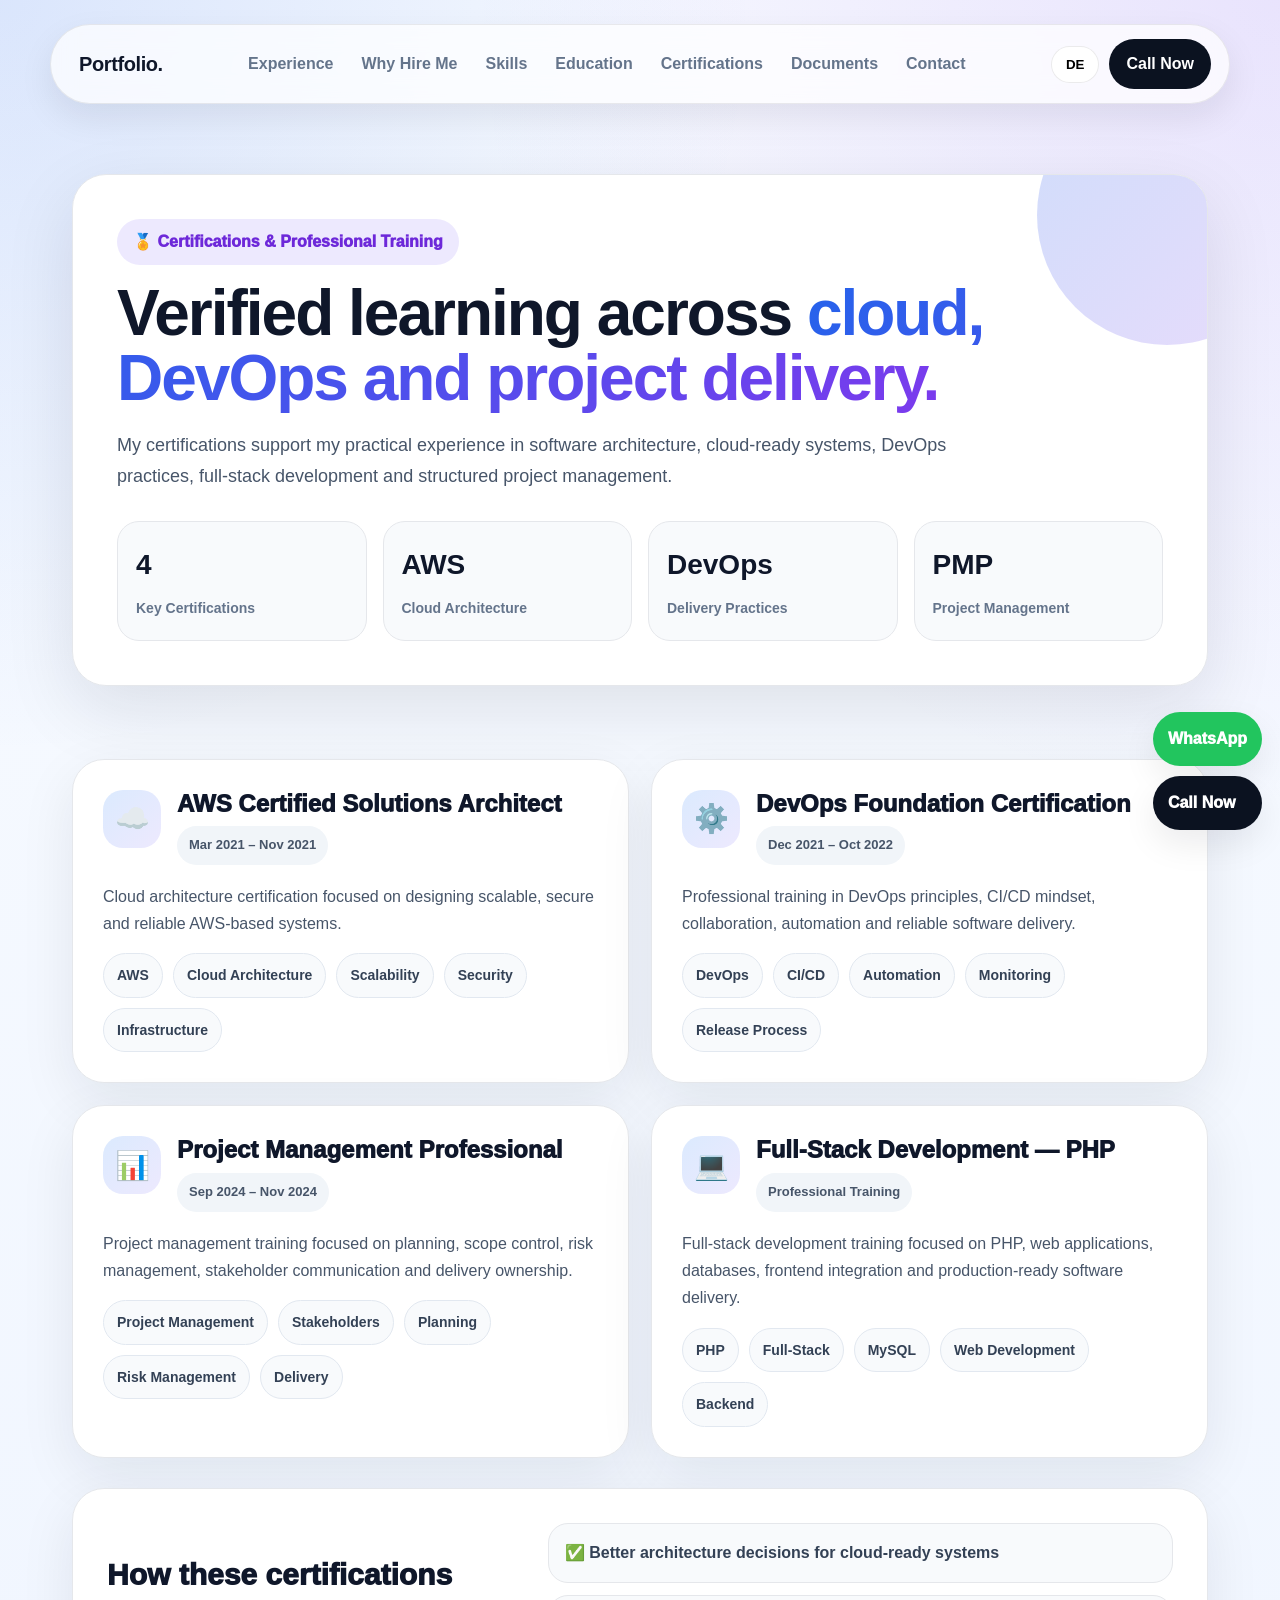
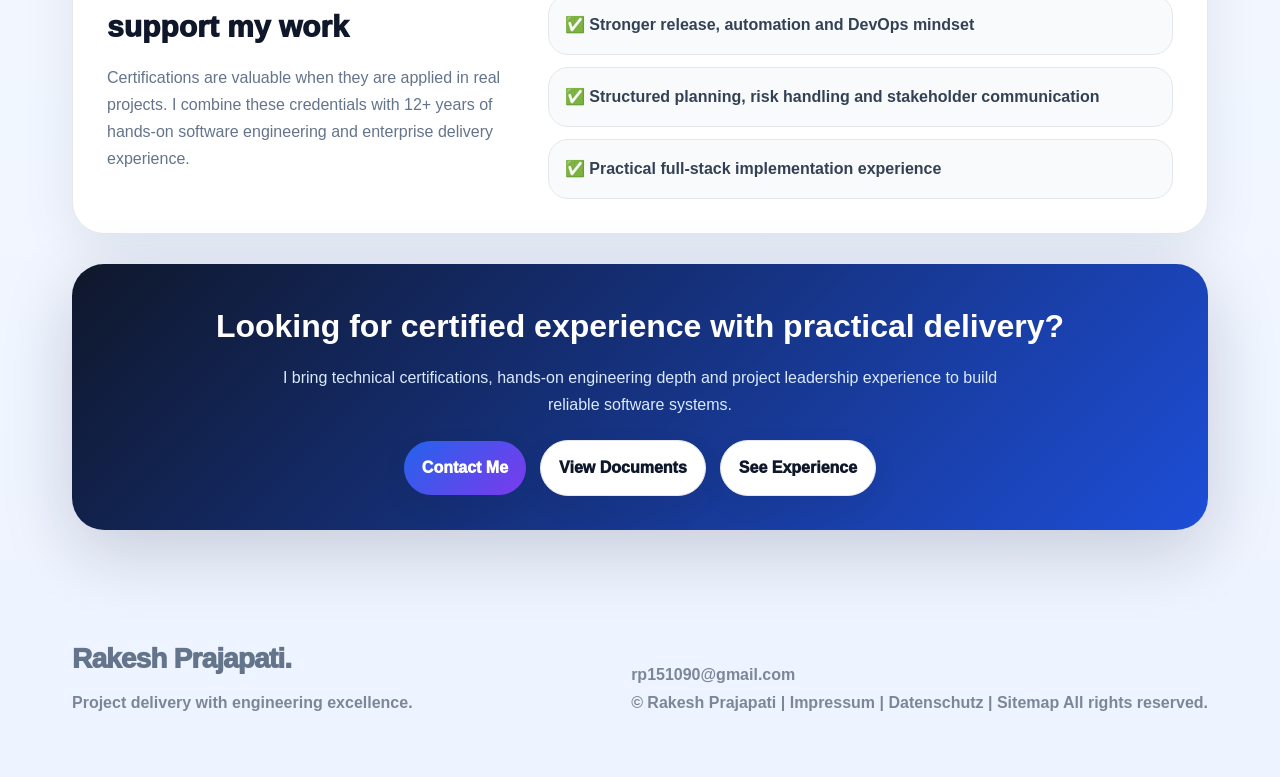
==== certifications.html @ 2183dc95 "first commit of rakesh prajapati portfoli to git" ====
<!doctype html>
<html lang="en">
<head>
  <meta charset="utf-8">
  <meta name="viewport" content="width=device-width, initial-scale=1">

  <title>Certifications | Rakesh Prajapati — AWS, DevOps & Project Management</title>
  <meta name="description" content="Professional certifications and training of Rakesh Prajapati including AWS Solutions Architect, DevOps Foundation, Project Management and Full-Stack PHP Development.">
  <meta name="keywords" content="Rakesh Prajapati Certifications, AWS Solutions Architect, DevOps Foundation, PMP, Full Stack PHP Developer, Project Management">
  <meta name="author" content="Rakesh Prajapati">
  <link rel="canonical" href="https://rakeshprajapati.de/certifications.html">

  <meta property="og:title" content="Certifications | Rakesh Prajapati">
  <meta property="og:description" content="AWS, DevOps, Project Management and Full-Stack Development certifications.">
  <meta property="og:type" content="website">
  <meta property="og:url" content="https://rakeshprajapati.de/certifications.html">

  <link rel="stylesheet" href="assets/style.css">

  <style>
    body{
      background:
        radial-gradient(circle at top left, rgba(37,99,235,.14), transparent 28%),
        radial-gradient(circle at top right, rgba(124,58,237,.12), transparent 30%),
        linear-gradient(180deg,#f8fbff,#eef4ff);
      color:#0f172a;
    }

    .cert-hero{
      padding:70px 0 35px;
    }

    .cert-hero-card{
      padding:44px;
      border-radius:34px;
      background:#fff;
      border:1px solid #e5e7eb;
      box-shadow:0 24px 70px rgba(15,23,42,.10);
      position:relative;
      overflow:hidden;
    }

    .cert-hero-card:before{
      content:"";
      position:absolute;
      right:-90px;
      top:-90px;
      width:260px;
      height:260px;
      border-radius:50%;
      background:linear-gradient(135deg,rgba(37,99,235,.22),rgba(124,58,237,.18));
    }

    .cert-hero-card > *{
      position:relative;
      z-index:1;
    }

    .cert-badge{
      display:inline-flex;
      align-items:center;
      gap:8px;
      padding:9px 16px;
      border-radius:999px;
      background:#ede9fe;
      color:#6d28d9;
      font-weight:950;
      margin-bottom:16px;
    }

    .cert-title{
      font-size:clamp(38px,5vw,64px);
      line-height:1.02;
      letter-spacing:-2px;
      margin:0 0 16px;
      color:#0f172a;
    }

    .cert-title span{
      background:linear-gradient(135deg,#2563eb,#7c3aed);
      -webkit-background-clip:text;
      color:transparent;
    }

    .cert-sub{
      color:#475569;
      font-size:18px;
      line-height:1.75;
      max-width:900px;
    }

    .cert-stats{
      display:grid;
      grid-template-columns:repeat(4,1fr);
      gap:16px;
      margin-top:28px;
    }

    .cert-stat{
      padding:18px;
      border-radius:22px;
      background:#f8fafc;
      border:1px solid #e5e7eb;
    }

    .cert-stat strong{
      display:block;
      font-size:28px;
      color:#0f172a;
      margin-bottom:5px;
    }

    .cert-stat span{
      color:#64748b;
      font-weight:800;
      font-size:14px;
    }

    .section-cert{
      padding:38px 0 60px;
    }

    .cert-grid{
      display:grid;
      grid-template-columns:repeat(2,1fr);
      gap:22px;
    }

    .cert-card{
      padding:30px;
      border-radius:32px;
      background:#fff;
      border:1px solid #e5e7eb;
      box-shadow:0 18px 55px rgba(15,23,42,.08);
      transition:.25s;
      position:relative;
      overflow:hidden;
    }

    .cert-card:hover{
      transform:translateY(-6px);
      box-shadow:0 28px 80px rgba(15,23,42,.14);
    }

    .cert-card:before{
      content:"";
      position:absolute;
      inset:0;
      background:linear-gradient(135deg,rgba(37,99,235,.06),rgba(124,58,237,.04));
      opacity:0;
      transition:.25s;
    }

    .cert-card:hover:before{
      opacity:1;
    }

    .cert-card > *{
      position:relative;
      z-index:1;
    }

    .cert-head{
      display:flex;
      align-items:flex-start;
      gap:16px;
      margin-bottom:18px;
    }

    .cert-icon{
      width:58px;
      height:58px;
      border-radius:20px;
      display:grid;
      place-items:center;
      background:linear-gradient(135deg,#dbeafe,#ede9fe);
      font-size:28px;
      flex:0 0 auto;
    }

    .cert-card h2{
      margin:0 0 8px;
      font-size:24px;
      color:#0f172a;
      font-weight:950;
      line-height:1.2;
    }

    .cert-period{
      display:inline-flex;
      padding:8px 12px;
      border-radius:999px;
      background:#f1f5f9;
      color:#475569;
      font-weight:850;
      font-size:13px;
    }

    .cert-card p{
      color:#475569;
      line-height:1.7;
      margin:0 0 16px;
    }

    .cert-tags{
      display:flex;
      flex-wrap:wrap;
      gap:10px;
      margin-top:14px;
    }

    .cert-tags span{
      padding:9px 13px;
      border-radius:999px;
      background:#f8fafc;
      color:#334155;
      border:1px solid #e2e8f0;
      font-weight:850;
      font-size:14px;
      transition:.2s;
    }

    .cert-tags span:hover{
      background:#dbeafe;
      color:#1d4ed8;
      transform:translateY(-2px);
    }

    .trust-panel{
      margin-top:30px;
      padding:34px;
      border-radius:32px;
      background:#fff;
      border:1px solid #e5e7eb;
      box-shadow:0 18px 55px rgba(15,23,42,.08);
      display:grid;
      grid-template-columns:.8fr 1.2fr;
      gap:24px;
      align-items:center;
    }

    .trust-panel h2{
      margin:0 0 10px;
      color:#0f172a;
      font-size:30px;
      font-weight:950;
    }

    .trust-panel p{
      color:#64748b;
      line-height:1.7;
      margin:0;
    }

    .trust-list{
      display:grid;
      gap:12px;
    }

    .trust-item{
      padding:15px 16px;
      border-radius:20px;
      background:#f8fafc;
      border:1px solid #e5e7eb;
      color:#334155;
      font-weight:850;
    }

    .cta-panel{
      margin-top:30px;
      padding:34px;
      border-radius:32px;
      background:linear-gradient(135deg,#0f172a,#1d4ed8);
      color:#fff;
      text-align:center;
      box-shadow:0 22px 70px rgba(15,23,42,.18);
    }

    .cta-panel h2{
      margin:0 0 10px;
      font-size:32px;
    }

    .cta-panel p{
      color:#dbeafe;
      max-width:760px;
      margin:0 auto 22px;
      line-height:1.7;
    }

    .ctaRow{
      display:flex;
      justify-content:center;
      flex-wrap:wrap;
      gap:14px;
    }

    .cta{
      display:inline-flex;
      align-items:center;
      justify-content:center;
      padding:13px 18px;
      border-radius:999px;
      background:#fff;
      color:#0f172a;
      border:1px solid #e5e7eb;
      font-weight:950;
      transition:.25s;
      box-shadow:0 10px 30px rgba(15,23,42,.06);
    }

    .cta:hover{
      transform:translateY(-3px);
      box-shadow:0 18px 45px rgba(15,23,42,.12);
    }

    .ctaPrimary{
      color:#fff;
      border:0;
      background:linear-gradient(135deg,#2563eb,#7c3aed);
    }

    .reveal{
      opacity:0;
      transform:translateY(24px);
      transition:opacity .7s ease, transform .7s ease;
    }

    .reveal.show{
      opacity:1;
      transform:none;
    }

    @media(max-width:900px){
      .cert-stats,
      .cert-grid,
      .trust-panel{
        grid-template-columns:1fr;
      }

      .cert-hero-card,
      .cert-card,
      .trust-panel,
      .cta-panel{
        padding:26px;
      }

      .cert-title{
        letter-spacing:-1px;
      }
    }
                /* ===== FIX MENU DESIGN ===== */
            @media (max-width: 900px) {
                .nav.mobile-open {
                    position: fixed;
                    top: 20px;
                    left: 16px;
                    right: 16px;
                    border-radius: 28px;
                    padding: 28px 22px;
                    background: rgba(255,255,255,0.97);
                    box-shadow: 0 25px 70px rgba(15,23,42,.18);
                    z-index: 100000;
                }

                .nav.mobile-open .menu {
                    display: flex !important;
                    flex-direction: column;
                    align-items: center;
                    gap: 18px;
                    margin-top: 20px;
                    border-top: 1px solid #e5e7eb;
                    padding-top: 20px;
                }

                .nav.mobile-open .navlink {
                    font-size: 20px;
                    font-weight: 800;
                    color: #64748b;
                    text-align: center;
                }

                .nav.mobile-open .actions {
                    display: flex !important;
                    flex-direction: column;
                    gap: 12px;
                    margin-top: 20px;
                }

                .nav.mobile-open .btn {
                    width: 100%;
                    text-align: center;
                }
            }

            /* ===== PREVENT FLOAT BUTTON OVERLAP ===== */
            .whatsapp-float,
            .call-float {
                z-index: 10 !important;
            }
    /* ===== FINAL CLEAN MOBILE MENU ===== */

/* BUTTON */
.menu-toggle {
  width: 52px;
  height: 52px;
  border-radius: 50%;
  border: 1px solid #e5e7eb;
  background: rgba(255,255,255,0.9);
  display: none;
  align-items: center;
  justify-content: center;
  flex-direction: column;
  gap: 5px;
  cursor: pointer;
  box-shadow: 0 10px 30px rgba(15,23,42,.08);
  backdrop-filter: blur(8px);
  z-index: 1001;
}

.menu-toggle span {
  width: 22px;
  height: 2px;
  background: #0f172a;
  border-radius: 2px;
  transition: 0.3s ease;
}

/* ANIMATION */
.nav.mobile-open .menu-toggle span:nth-child(1) {
  transform: translateY(7px) rotate(45deg);
}
.nav.mobile-open .menu-toggle span:nth-child(2) {
  opacity: 0;
}
.nav.mobile-open .menu-toggle span:nth-child(3) {
  transform: translateY(-7px) rotate(-45deg);
}

/* MOBILE */
@media (max-width: 900px) {

  .menu-toggle {
    display: flex;
  }

  .menu,
  .actions {
    display: none;
  }

  .nav.mobile-open {
    position: fixed;
    top: 20px;
    left: 16px;
    right: 16px;
    border-radius: 28px;
    padding: 26px;
    background: rgba(255,255,255,0.97);
    box-shadow: 0 25px 70px rgba(15,23,42,.18);
    z-index: 1000;
  }

  .nav.mobile-open .menu {
    display: flex;
    flex-direction: column;
    align-items: center;
    gap: 18px;
    margin-top: 20px;
    padding-top: 20px;
    border-top: 1px solid #e5e7eb;
  }

  .nav.mobile-open .navlink {
    font-size: 20px;
    font-weight: 800;
    color: #64748b;
    text-align: center;
  }

  .nav.mobile-open .actions {
    display: flex;
    flex-direction: column;
    gap: 12px;
    margin-top: 20px;
  }

  .nav.mobile-open .btn {
    width: 100%;
    text-align: center;
  }
}

/* DESKTOP */
@media (min-width: 901px) {
  .menu-toggle {
    display: none;
  }

  .menu {
    display: flex;
  }

  .actions {
    display: flex;
  }
}            /* FINAL BEAUTIFUL MOBILE MENU */
            @media (max-width: 900px) {
                .nav.mobile-open {
                    position: fixed !important;
                    top: 24px !important;
                    left: 16px !important;
                    right: 16px !important;
                    width: auto !important;
                    max-height: calc(100vh - 48px);
                    overflow-y: auto;

                    display: grid !important;
                    grid-template-columns: 1fr auto !important;
                    align-items: center !important;

                    padding: 42px 32px !important;
                    border-radius: 32px !important;
                    background: rgba(255,255,255,.97) !important;
                    box-shadow: 0 22px 70px rgba(15,23,42,.18) !important;
                    z-index: 100000 !important;
                }

                .nav.mobile-open .brand {
                    grid-column: 1 !important;
                    grid-row: 1 !important;
                    font-size: 30px !important;
                    line-height: 1 !important;
                }

                .nav.mobile-open .menu-toggle {
                    grid-column: 2 !important;
                    grid-row: 1 !important;
                    width: 58px !important;
                    height: 58px !important;
                    border-radius: 50% !important;
                    font-size: 30px !important;
                }

                .nav.mobile-open .menu {
                    grid-column: 1 / -1 !important;
                    display: flex !important;
                    flex-direction: column !important;
                    align-items: center !important;
                    gap: 22px !important;

                    width: 100% !important;
                    margin: 34px 0 24px !important;
                    padding: 30px 0 0 !important;
                    border-top: 1px solid #e5e7eb !important;

                    overflow: visible !important;
                }

                .nav.mobile-open .navlink {
                    display: block !important;
                    width: 100% !important;
                    max-width: 100% !important;

                    text-align: center !important;
                    font-size: 22px !important;
                    font-weight: 900 !important;
                    line-height: 1.25 !important;
                    color: #64748b !important;

                    white-space: normal !important;
                    word-break: normal !important;
                }

                .nav.mobile-open .actions {
                    grid-column: 1 / -1 !important;
                    display: flex !important;
                    flex-direction: column !important;
                    gap: 14px !important;
                    width: 100% !important;
                }

                .nav.mobile-open .actions .btn,
                .nav.mobile-open .actions a,
                .nav.mobile-open .actions button {
                    width: 100% !important;
                    min-height: 58px !important;
                    border-radius: 999px !important;
                    justify-content: center !important;
                    text-align: center !important;
                    font-size: 18px !important;
                    font-weight: 900 !important;
                }
            }
            /* ===== FINAL MOBILE MENU BUTTON ===== */
            .menu-toggle {
                width: 52px;
                height: 52px;
                border-radius: 50%;
                border: 1px solid #e5e7eb;
                background: rgba(255,255,255,0.9);
                display: none;
                align-items: center;
                justify-content: center;
                flex-direction: column;
                gap: 5px;
                cursor: pointer;
                box-shadow: 0 10px 30px rgba(15,23,42,.08);
                backdrop-filter: blur(8px);
                z-index: 100001;
            }

            .menu-toggle span {
                width: 22px;
                height: 2px;
                background: #0f172a;
                border-radius: 2px;
                transition: 0.3s ease;
            }

            /* ANIMATION → X */
            .nav.mobile-open .menu-toggle span:nth-child(1) {
                transform: translateY(7px) rotate(45deg);
            }

            .nav.mobile-open .menu-toggle span:nth-child(2) {
                opacity: 0;
            }

            .nav.mobile-open .menu-toggle span:nth-child(3) {
                transform: translateY(-7px) rotate(-45deg);
            }

            /* MOBILE ONLY */
            @media (max-width: 900px) {
                .menu-toggle {
                    display: flex !important;
                }
            }

            /* ===== FIX MENU DESIGN ===== */
            @media (max-width: 900px) {
                .nav.mobile-open {
                    position: fixed;
                    top: 20px;
                    left: 16px;
                    right: 16px;
                    border-radius: 28px;
                    padding: 28px 22px;
                    background: rgba(255,255,255,0.97);
                    box-shadow: 0 25px 70px rgba(15,23,42,.18);
                    z-index: 100000;
                }

                .nav.mobile-open .menu {
                    display: flex !important;
                    flex-direction: column;
                    align-items: center;
                    gap: 18px;
                    margin-top: 20px;
                    border-top: 1px solid #e5e7eb;
                    padding-top: 20px;
                }

                .nav.mobile-open .navlink {
                    font-size: 20px;
                    font-weight: 800;
                    color: #64748b;
                    text-align: center;
                }

                .nav.mobile-open .actions {
                    display: flex !important;
                    flex-direction: column;
                    gap: 12px;
                    margin-top: 20px;
                }

                .nav.mobile-open .btn {
                    width: 100%;
                    text-align: center;
                }
            }

            /* ===== PREVENT FLOAT BUTTON OVERLAP ===== */
            .whatsapp-float,
            .call-float {
                z-index: 10 !important;
            }
            /* ===== FINAL CLEAN MOBILE MENU ===== */

/* BUTTON */
.menu-toggle {
  width: 52px;
  height: 52px;
  border-radius: 50%;
  border: 1px solid #e5e7eb;
  background: rgba(255,255,255,0.9);
  display: none;
  align-items: center;
  justify-content: center;
  flex-direction: column;
  gap: 5px;
  cursor: pointer;
  box-shadow: 0 10px 30px rgba(15,23,42,.08);
  backdrop-filter: blur(8px);
  z-index: 1001;
}

.menu-toggle span {
  width: 22px;
  height: 2px;
  background: #0f172a;
  border-radius: 2px;
  transition: 0.3s ease;
}

/* ANIMATION */
.nav.mobile-open .menu-toggle span:nth-child(1) {
  transform: translateY(7px) rotate(45deg);
}
.nav.mobile-open .menu-toggle span:nth-child(2) {
  opacity: 0;
}
.nav.mobile-open .menu-toggle span:nth-child(3) {
  transform: translateY(-7px) rotate(-45deg);
}

/* MOBILE */
@media (max-width: 900px) {

  .menu-toggle {
    display: flex;
  }

  .menu,
  .actions {
    display: none;
  }

  .nav.mobile-open {
    position: fixed;
    top: 20px;
    left: 16px;
    right: 16px;
    border-radius: 28px;
    padding: 26px;
    background: rgba(255,255,255,0.97);
    box-shadow: 0 25px 70px rgba(15,23,42,.18);
    z-index: 1000;
  }

  .nav.mobile-open .menu {
    display: flex;
    flex-direction: column;
    align-items: center;
    gap: 18px;
    margin-top: 20px;
    padding-top: 20px;
    border-top: 1px solid #e5e7eb;
  }

  .nav.mobile-open .navlink {
    font-size: 20px;
    font-weight: 800;
    color: #64748b;
    text-align: center;
  }

  .nav.mobile-open .actions {
    display: flex;
    flex-direction: column;
    gap: 12px;
    margin-top: 20px;
  }

  .nav.mobile-open .btn {
    width: 100%;
    text-align: center;
  }
}

/* DESKTOP */
@media (min-width: 901px) {
  .menu-toggle {
    display: none;
  }

  .menu {
    display: flex;
  }

  .actions {
    display: flex;
  }
}
  </style>
</head>

<body>

<div class="container navWrap">
            <div class="nav" id="mainNav">
    <a class="brand" href="index.html">Portfolio.</a>
      <button class="menu-toggle" id="menuToggle" aria-label="Menu">
                    <span></span>
                    <span></span>
                    <span></span>
                </button>
    
    <div class="menu">
      <a href="experience.html" class="navlink" data-i18n="nav.experience">Experience</a>
      <a href="value.html" class="navlink" data-i18n="nav.value">Why Hire Me</a>
      <a href="skills.html" class="navlink" data-i18n="nav.skills">Skills</a>
      <a href="education.html" class="navlink" data-i18n="nav.education">Education</a>
      <a href="certifications.html" class="navlink" data-i18n="nav.certs">Certifications</a>
      <a href="documents.html" class="navlink" data-i18n="nav.docs">Documents</a>
      <a href="contact.html" class="navlink" data-i18n="nav.contact">Contact</a>
    </div>

    <div class="actions">
        <button class="btn" type="button" id="langToggle">DE</button>
        <a class="btn btnPrimary" href="tel:+4917666145047" data-i18n="nav.callNow">Call Now</a>
      </div>
  </div>
</div>

  <section class="cert-hero">
    <div class="container">
      <div class="cert-hero-card reveal">
        <div class="cert-badge" data-i18n="cert.badge">🏅 Certifications & Professional Training</div>

        <h1 class="cert-title" data-i18n="cert.title">
          Verified learning across <span>cloud, DevOps and project delivery.</span>
        </h1>

        <p class="cert-sub" data-i18n="cert.subtitle">
          My certifications support my practical experience in software architecture, cloud-ready systems, DevOps practices, full-stack development and structured project management.
        </p>

        <div class="cert-stats">
          <div class="cert-stat">
            <strong>4</strong>
            <span data-i18n="cert.stat.key">Key Certifications</span>
          </div>

          <div class="cert-stat">
            <strong>AWS</strong>
            <span data-i18n="cert.stat.cloud">Cloud Architecture</span>
          </div>

          <div class="cert-stat">
            <strong>DevOps</strong>
            <span data-i18n="cert.stat.deliveryPractices">Delivery Practices</span>
          </div>

          <div class="cert-stat">
            <strong>PMP</strong>
            <span data-i18n="cert.stat.projectManagement">Project Management</span>
          </div>
        </div>
      </div>
    </div>
  </section>

  <section class="section-cert">
    <div class="container">

      <div class="cert-grid">
        <article class="cert-card reveal">
          <div class="cert-head">
            <div class="cert-icon">☁️</div>
            <div>
              <h2 data-i18n="cert.aws.title">AWS Certified Solutions Architect</h2>
              <span class="cert-period" data-i18n="cert.aws.period">Mar 2021 – Nov 2021</span>
            </div>
          </div>

          <p data-i18n="cert.aws.text">
            Cloud architecture certification focused on designing scalable, secure and reliable AWS-based systems.
          </p>

          <div class="cert-tags">
            <span>AWS</span>
            <span data-i18n="cert.stat.cloud">Cloud Architecture</span>
            <span data-i18n="cert.tag.scalability">Scalability</span>
            <span data-i18n="cert.tag.security">Security</span>
            <span data-i18n="cert.tag.infrastructure">Infrastructure</span>
          </div>
        </article>

        <article class="cert-card reveal">
          <div class="cert-head">
            <div class="cert-icon">⚙️</div>
            <div>
              <h2 data-i18n="cert.devops.title">DevOps Foundation Certification</h2>
              <span class="cert-period" data-i18n="cert.devops.period">Dec 2021 – Oct 2022</span>
            </div>
          </div>

          <p data-i18n="cert.devops.text">
            Professional training in DevOps principles, CI/CD mindset, collaboration, automation and reliable software delivery.
          </p>

          <div class="cert-tags">
            <span>DevOps</span>
            <span>CI/CD</span>
            <span data-i18n="cert.tag.automation">Automation</span>
            <span data-i18n="cert.tag.monitoring">Monitoring</span>
            <span data-i18n="cert.tag.releaseProcess">Release Process</span>
          </div>
        </article>

        <article class="cert-card reveal">
          <div class="cert-head">
            <div class="cert-icon">📊</div>
            <div>
              <h2 data-i18n="cert.pmp.title">Project Management Professional</h2>
              <span class="cert-period" data-i18n="cert.pmp.period">Sep 2024 – Nov 2024</span>
            </div>
          </div>

          <p data-i18n="cert.pmp.text">
            Project management training focused on planning, scope control, risk management, stakeholder communication and delivery ownership.
          </p>

          <div class="cert-tags">
            <span data-i18n="cert.stat.projectManagement">Project Management</span>
            <span data-i18n="cert.tag.stakeholders">Stakeholders</span>
            <span data-i18n="cert.tag.planning">Planning</span>
            <span data-i18n="cert.tag.riskManagement">Risk Management</span>
            <span data-i18n="cert.tag.delivery">Delivery</span>
          </div>
        </article>

        <article class="cert-card reveal">
          <div class="cert-head">
            <div class="cert-icon">💻</div>
            <div>
              <h2 data-i18n="cert.fullstack.title">Full-Stack Development — PHP</h2>
              <span class="cert-period" data-i18n="cert.fullstack.period">Professional Training</span>
            </div>
          </div>

          <p data-i18n="cert.fullstack.text">
            Full-stack development training focused on PHP, web applications, databases, frontend integration and production-ready software delivery.
          </p>

          <div class="cert-tags">
            <span>PHP</span>
            <span data-i18n="cert.tag.fullstack">Full-Stack</span>
            <span>MySQL</span>
            <span data-i18n="cert.tag.webDevelopment">Web Development</span>
            <span data-i18n="cert.tag.backend">Backend</span>
          </div>
        </article>
      </div>

      <div class="trust-panel reveal">
        <div>
          <h2 data-i18n="cert.support.title">How these certifications support my work</h2>
          <p data-i18n="cert.support.text">
            Certifications are valuable when they are applied in real projects. I combine these credentials with 12+ years of hands-on software engineering and enterprise delivery experience.
          </p>
        </div>

        <div class="trust-list">
          <div class="trust-item" data-i18n="cert.support.r1">✅ Better architecture decisions for cloud-ready systems</div>
          <div class="trust-item" data-i18n="cert.support.r2">✅ Stronger release, automation and DevOps mindset</div>
          <div class="trust-item" data-i18n="cert.support.r3">✅ Structured planning, risk handling and stakeholder communication</div>
          <div class="trust-item" data-i18n="cert.support.r4">✅ Practical full-stack implementation experience</div>
        </div>
      </div>

      <div class="cta-panel reveal">
        <h2 data-i18n="cert.cta.title">Looking for certified experience with practical delivery?</h2>
        <p data-i18n="cert.cta.text">
          I bring technical certifications, hands-on engineering depth and project leadership experience to build reliable software systems.
        </p>

        <div class="ctaRow">
          <a class="cta ctaPrimary" href="contact.html" data-i18n="common.contactMe">Contact Me</a>
          <a class="cta" href="documents.html" data-i18n="common.viewDocuments">View Documents</a>
          <a class="cta" href="experience.html" data-i18n="common.seeExperience">See Experience</a>
        </div>
      </div>

    </div>
  </section>

  <div id="footerMount"></div>

  <script src="assets/i18n.js"></script>
  <script src="assets/app.js"></script>

  <script>
  document.addEventListener('DOMContentLoaded', function () {
                const nav = document.getElementById('mainNav');
                const toggle = document.getElementById('menuToggle');

                if (nav && toggle) {
                    toggle.addEventListener('click', function () {
                        nav.classList.toggle('mobile-open');
                    });
                }
            });

    const revealItems = document.querySelectorAll('.reveal');

    const observer = new IntersectionObserver(function(entries){
      entries.forEach(function(entry){
        if(entry.isIntersecting){
          entry.target.classList.add('show');
        }
      });
    }, { threshold: 0.15 });

    revealItems.forEach(function(item){
      observer.observe(item);
    });

    fetch('assets/footer.html', {cache:'no-store'})
      .then(function(response){ return response.text(); })
      .then(function(html){
        const footerMount = document.getElementById('footerMount');
        if(footerMount){ footerMount.innerHTML = html; }

        if(window.__setLang){
          const saved = localStorage.getItem('site_lang') || 'en';
          window.__setLang(saved);
        }
      })
      .catch(function(){});
  </script>

</body>
</html>
---- assets/style.css ----
:root{
  --bg:#f5f7ff;
  --card:#ffffff;
  --text:#0b1220;
  --muted:#6b7280;
  --muted2:#94a3b8;
  --line:rgba(2,6,23,.08);
  --shadow: 0 14px 34px rgba(2,6,23,.08);
  --shadow2: 0 10px 22px rgba(2,6,23,.06);
  --radius:20px;
  --brand:#6d28d9;
  --brand2:#4f46e5;
  --navbg: rgba(255,255,255,.72);
}
*{box-sizing:border-box}
html{scroll-behavior:smooth}
body{
  margin:0;
  font-family: ui-sans-serif, system-ui, -apple-system, Segoe UI, Roboto, Helvetica, Arial;
  color:var(--text);
  background:
    radial-gradient(900px 520px at 70% 40%, rgba(109,40,217,.10), transparent 60%),
    radial-gradient(850px 520px at 55% 55%, rgba(79,70,229,.08), transparent 60%),
    linear-gradient(180deg, #fbfcff 0%, var(--bg) 70%);
}
a{color:inherit; text-decoration:none}
.container{max-width:1180px; margin:0 auto; padding:0 22px}
.navWrap{position:sticky; top:12px; z-index:50; padding:12px 0}
.nav{
  background: var(--navbg);
  border:1px solid var(--line);
  border-radius:999px;
  padding:14px 18px;
  box-shadow: var(--shadow);
  backdrop-filter: blur(12px);
  display:flex; align-items:center; justify-content:space-between; gap:18px;
}
.brand{font-weight:900; letter-spacing:-.02em; padding-left:10px; font-size:20px;}
.menu{display:flex; gap:28px; align-items:center; justify-content:center; flex:1}
.menu a{color:#64748b; font-weight:700}
.menu a:hover{color:var(--text)}
.menu a.active{color:var(--text)}
.actions{display:flex; gap:10px; align-items:center}
.btn{
  display:inline-flex; align-items:center; gap:10px;
  padding:10px 14px; border-radius:999px;
  font-weight:800; border:1px solid var(--line);
  background: rgba(255,255,255,.85);
}
.btnPrimary{background:#0b1220; color:white; border-color:transparent; padding:10px 16px}
.btnPrimary:hover{opacity:.92}
.btn:hover{transform:translateY(-1px)} .btn:active{transform:translateY(0)}
.pillRow{display:flex; gap:10px; align-items:center; margin-top:10px}
.pill{
  display:inline-flex; align-items:center; gap:10px;
  padding:8px 12px; background: rgba(255,255,255,.70);
  border:1px solid var(--line); border-radius:999px;
  color:#64748b; font-weight:700; font-size:13px;
}
.dot{width:10px; height:10px; border-radius:50%; background:#3b82f6; box-shadow:0 0 0 4px rgba(59,130,246,.15)}
.hero{padding:58px 0 24px}
.heroGrid{display:grid; grid-template-columns:1.25fr .75fr; gap:34px; align-items:start}
.hi{font-size:84px; line-height:.95; margin:0 0 12px; letter-spacing:-.06em}
.nameAccent{background:linear-gradient(90deg, var(--brand), var(--brand2)); -webkit-background-clip:text; background-clip:text; color:transparent}
.subtitle{font-size:30px; color:#6b7280; margin:0 0 14px; font-weight:800; letter-spacing:-.02em}
.summary{color:#7c8698; font-size:16.5px; max-width:760px; line-height:1.6}
.ctaRow{display:flex; gap:12px; align-items:center; flex-wrap:wrap; margin-top:22px}
.cta{
  display:inline-flex; align-items:center; gap:10px;
  padding:12px 16px; border-radius:999px;
  font-weight:900; border:1px solid var(--line);
  background: rgba(255,255,255,.88); box-shadow: var(--shadow2);
}
.ctaPrimary{background:#eaf0ff; color:#1d4ed8; border-color: rgba(29,78,216,.10)}
.ctaIcon{width:18px; height:18px; display:inline-block}
.cta:hover{transform:translateY(-1px)} .cta:active{transform:translateY(0)}
.sideCard{background: rgba(255,255,255,.82); border:1px solid var(--line); border-radius:var(--radius); box-shadow:var(--shadow); padding:18px}
.kpiRow{display:flex; gap:10px; flex-wrap:wrap; margin-top:10px}
.kpi{flex:1; min-width:140px; background: rgba(255,255,255,.92); border:1px solid var(--line); border-radius:18px; padding:12px 14px}
.kpi .n{font-size:20px; font-weight:950; letter-spacing:-.03em}
.kpi .t{color:#7b8798; font-weight:800; font-size:12px}
.contactLine{display:flex; gap:18px; flex-wrap:wrap; margin-top:16px; color:#64748b; font-weight:700}
.contactLine span{display:inline-flex; gap:10px; align-items:center}
.icon{width:18px; height:18px; opacity:.9}
.section{padding:52px 0}
.sectionHead{display:flex; align-items:center; gap:16px; margin-bottom:18px}
.sectionIcon{width:54px; height:54px; border-radius:16px; background:#eef2ff; display:flex; align-items:center; justify-content:center; border:1px solid rgba(79,70,229,.10)}
.sectionTitle{font-size:40px; margin:0; letter-spacing:-.03em}
.sectionSub{color:#7b8798; font-weight:800; margin-top:6px}
.card{background: rgba(255,255,255,.92); border:1px solid var(--line); border-radius:var(--radius); box-shadow:var(--shadow); padding:22px}
.timeline{display:grid; grid-template-columns:24px 1fr; gap:18px; align-items:stretch}
.lineCol{position:relative}
.lineCol:before{content:""; position:absolute; top:8px; left:11px; width:2px; height:calc(100% - 8px); background:rgba(2,6,23,.08); border-radius:999px}
.dotBig{position:relative; width:10px; height:10px; border-radius:50%; background:#2563eb; margin-top:10px; margin-left:7px; box-shadow:0 0 0 5px rgba(37,99,235,.10)}
.roleTop{display:flex; align-items:flex-start; justify-content:space-between; gap:18px; flex-wrap:wrap}
.roleTitle{font-size:26px; font-weight:950; margin:0 0 6px; letter-spacing:-.02em}
.company{color:#2563eb; font-weight:900}
.metaRight{display:flex; flex-direction:column; gap:10px; color:#7b8798; font-weight:800}
.metaRight span{display:flex; align-items:center; gap:10px; justify-content:flex-end}
.desc{color:#7b8798; line-height:1.7; margin-top:10px}
.grid2{display:grid; grid-template-columns:1fr 1fr; gap:18px}
.chips{display:flex; flex-wrap:wrap; gap:10px; margin-top:12px}
.chip{padding:10px 14px; background:#f3f6ff; border:1px solid rgba(2,6,23,.06); border-radius:12px; font-weight:900; color:#111827; font-size:13px}
.input{width:100%; padding:12px 14px; border-radius:14px; border:1px solid rgba(2,6,23,.10); background: rgba(255,255,255,.95); font-weight:700; outline:none}
.input:focus{border-color: rgba(37,99,235,.30); box-shadow:0 0 0 5px rgba(37,99,235,.10)}
textarea.input{min-height:120px; resize:vertical}
.small{color:#7b8798; font-weight:800; font-size:13px}
.footer{padding:44px 0 60px; color:#64748b}
.footerGrid{display:flex; align-items:flex-end; justify-content:space-between; gap:14px; flex-wrap:wrap}
.footer .name{font-size:28px; font-weight:950; letter-spacing:-.03em}
.footer .tagline{margin-top:6px; font-weight:800; color:#7b8798}
.footer .right{font-weight:800; color:#7b8798}
.floatCTA{position:fixed; right:18px; bottom:70px; display:flex; flex-direction:column; gap:10px; z-index:60}
.floatBtn{display:inline-flex; align-items:center; gap:10px; padding:12px 14px; border-radius:999px; font-weight:950; background: rgba(255,255,255,.95); border:1px solid var(--line); box-shadow:var(--shadow)}
.floatBtn.whats{background:#22c55e; color:white; border-color:transparent}
.floatBtn.dark{background:#0b1220; color:white; border-color:transparent}
@media (max-width:980px){
  .heroGrid{grid-template-columns:1fr}
  .hi{font-size:60px}
  .subtitle{font-size:22px}
  .menu{display:none}
  .grid2{grid-template-columns:1fr}
  .sectionTitle{font-size:34px}
}
@media (max-width:520px){
  .hi{font-size:48px}
  .nav{border-radius:20px}
}


/* ===== Responsive / Mobile Nav Enhancements ===== */
.hamburger{
  display:none;
  width:44px; height:44px;
  border-radius:999px;
  border:1px solid rgba(2,6,23,.10);
  background: rgba(255,255,255,.85);
  align-items:center; justify-content:center;
  cursor:pointer;
}
.hamburger svg{width:20px;height:20px}
.mobileMenu{
  display:none;
  margin-top:10px;
  background: rgba(255,255,255,.88);
  border:1px solid rgba(2,6,23,.08);
  border-radius:18px;
  box-shadow: var(--shadow2);
  backdrop-filter: blur(10px);
  overflow:hidden;
}
.mobileMenu a{
  display:flex;
  padding:14px 16px;
  font-weight:850;
  color:#334155;
  border-top:1px solid rgba(2,6,23,.06);
}
.mobileMenu a:first-child{border-top:none}
.mobileMenu a.active{color:var(--text); background: rgba(99,102,241,.08)}
body.navOpen .mobileMenu{display:block}
@media (max-width:980px){
  .hamburger{display:inline-flex}
  .actions{gap:10px}
  .menu{display:none !important}
  .nav{border-radius:20px}
}
@media (max-width:520px){
  .container{padding:0 16px}
  .hero{padding:42px 0 18px}
  .card{padding:18px}
  .cta{width:100%; justify-content:center}
  .ctaRow{gap:10px}
  .kpi{min-width:120px}
}


/* ===== Premium interactions / micro-animations ===== */
@keyframes fadeUp{
  from{opacity:0; transform:translateY(14px)}
  to{opacity:1; transform:translateY(0)}
}
.reveal{opacity:0; transform:translateY(14px)}
.reveal.is-visible{animation:fadeUp .65s ease forwards}
.card, .cta, .btn{transition: transform .18s ease, box-shadow .18s ease, background .18s ease, border-color .18s ease}
.card:hover{transform:translateY(-2px)}
.chip{transition: transform .15s ease, background .15s ease}
.chip:hover{transform:translateY(-1px)}
a:focus-visible, button:focus-visible, input:focus-visible, textarea:focus-visible{
  outline: none;
  box-shadow: 0 0 0 5px rgba(37,99,235,.16);
  border-radius: 14px;
}
/* Projects grid */
.projectGrid{display:grid; grid-template-columns:1.2fr .8fr; gap:18px}
.projectCardHead{display:flex; align-items:flex-start; justify-content:space-between; gap:12px; flex-wrap:wrap}
.badgePill{display:inline-flex; align-items:center; gap:8px; padding:8px 12px; border-radius:999px; border:1px solid rgba(2,6,23,.08); background: rgba(255,255,255,.75); font-weight:900; color:#334155; font-size:13px}
.kvList{margin:10px 0 0 0; padding-left:18px; color:#7b8798; line-height:1.85}
.kvList li{margin:6px 0}
@media (max-width:980px){
  .projectGrid{grid-template-columns:1fr}
}


/* ===== Professional Typography & Alignment Update ===== */
body {
  font-family: 'Inter', -apple-system, BlinkMacSystemFont, 'Segoe UI', Roboto, Arial, sans-serif;
  line-height: 1.75;
  color: #1e293b;
}

.sectionTitle {
  font-size: 32px;
  font-weight: 800;
  letter-spacing: -0.5px;
}

.sectionSub {
  font-size: 15px;
  color: #64748b;
  margin-top: 4px;
}

.card {
  text-align: left;
}

.desc {
  font-size: 15.5px;
  line-height: 1.8;
}

.company {
  font-weight: 600;
  color: #475569;
}

.roleTitle {
  font-size: 20px;
  font-weight: 700;
}

.metaRight span {
  font-size: 13px;
  color: #64748b;
}

ul {
  margin-top: 8px;
}

li {
  margin-bottom: 6px;
}


/* ===== Hire / Client Highlights Box ===== */
.highlightBox {
  background: linear-gradient(135deg, #0f172a, #1e293b);
  color: #f1f5f9;
  padding: 40px 30px;
  border-radius: 24px;
  box-shadow: 0 25px 60px rgba(0,0,0,0.25);
  text-align: center;
}

.highlightGrid {
  display: grid;
  grid-template-columns: repeat(auto-fit, minmax(140px, 1fr));
  gap: 24px;
  margin-top: 30px;
}

.highlightItem {
  background: rgba(255,255,255,0.05);
  padding: 20px;
  border-radius: 16px;
  transition: transform 0.2s ease, background 0.2s ease;
}

.highlightItem:hover {
  transform: translateY(-4px);
  background: rgba(255,255,255,0.08);
}

.highlightNumber {
  font-size: 32px;
  font-weight: 800;
  color: #6366f1;
}

.highlightLabel {
  font-size: 14px;
  margin-top: 6px;
  color: #cbd5e1;
}

.highlightSkills {
  margin-top: 25px;
  font-size: 14px;
  line-height: 1.8;
  color: #cbd5e1;
}

.highlightCTA {
  margin-top: 30px;
  font-size: 16px;
}

.highlightCTA strong {
  color: #ffffff;
}
.skillsGrid{
  display:grid;
  grid-template-columns: 1fr 1fr;
  gap:18px;
  margin-top:12px;
}

.sideTitle{
  margin-bottom:10px;
  font-weight:900;
  font-size:13px;
  letter-spacing:.08em;
  text-transform:uppercase;
  opacity:.75;
}
@media (max-width: 768px){
  .skillsGrid{
    grid-template-columns: 1fr;
  }
}
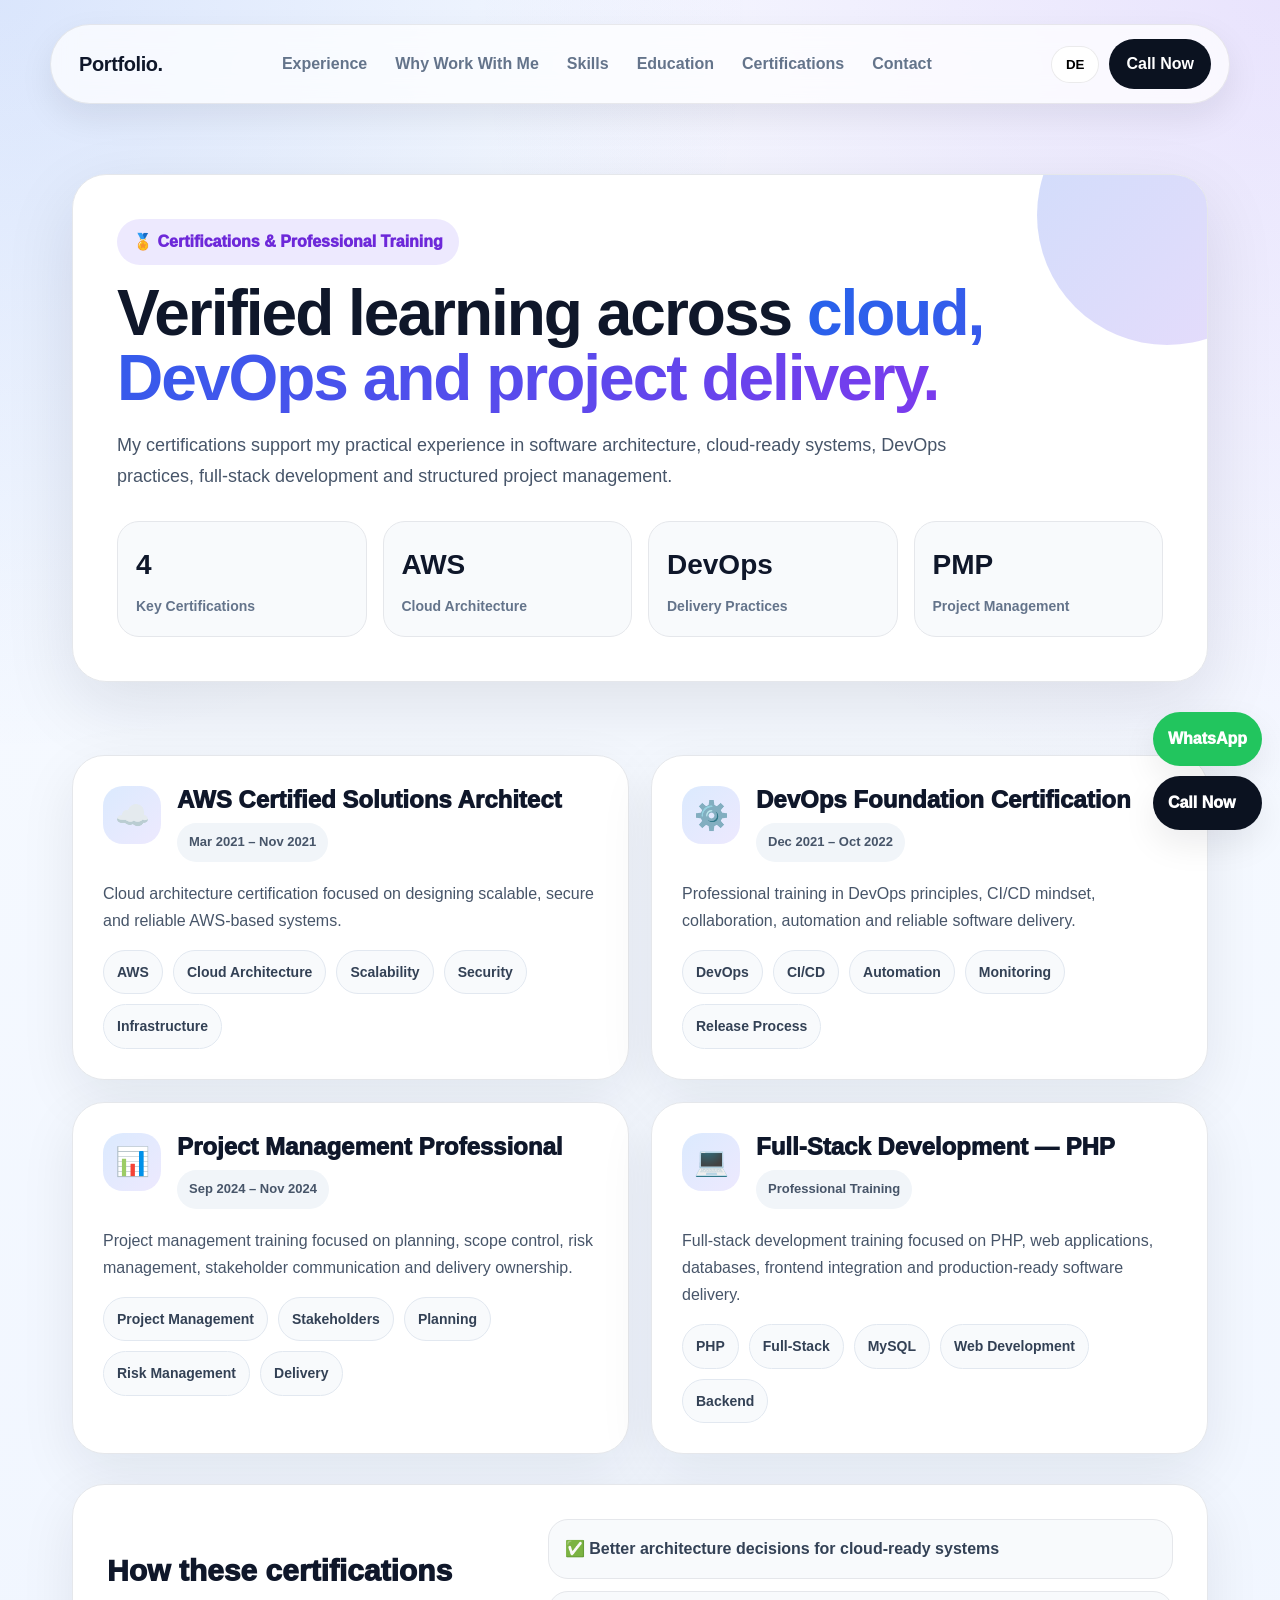
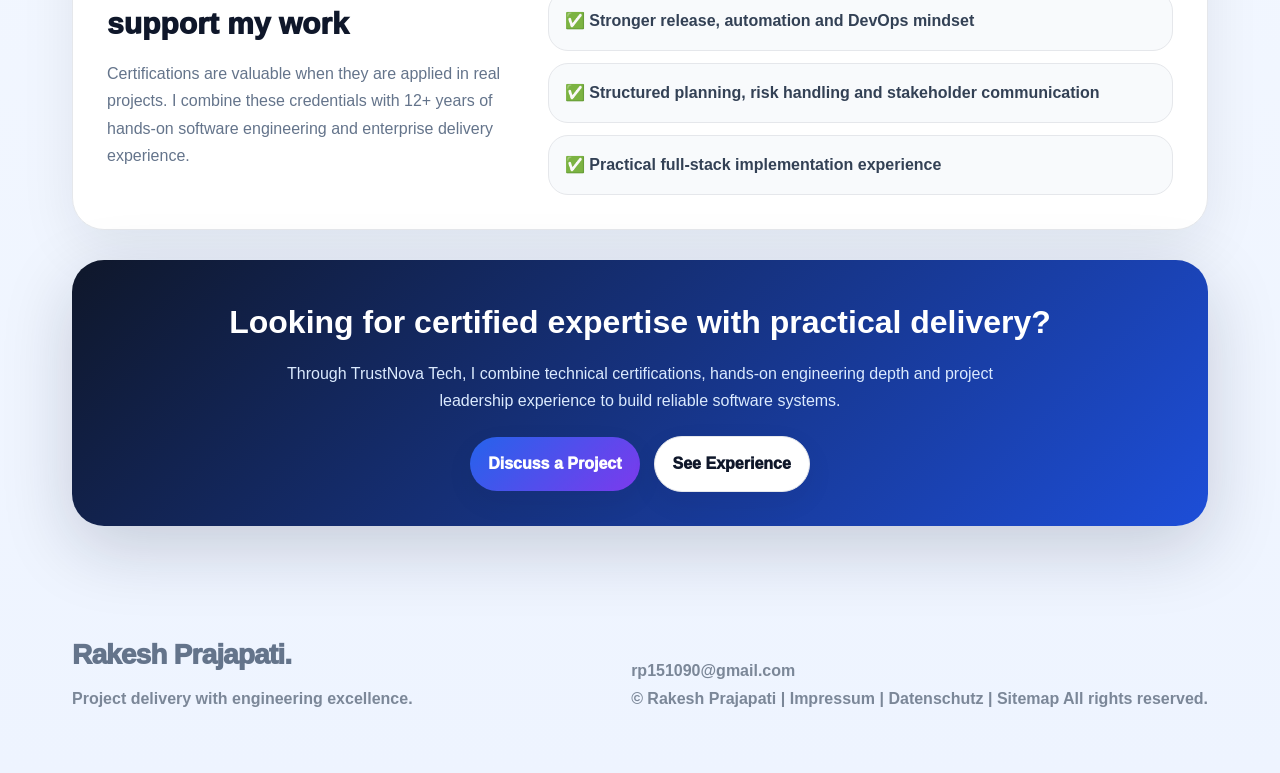
==== commit eaa8daa3: "Update portfolio from VPS rakesh folder" ====
--- a/certifications.html
+++ b/certifications.html
@@ -1,1037 +1,1034 @@
-<!doctype html>
-<html lang="en">
-<head>
-  <meta charset="utf-8">
-  <meta name="viewport" content="width=device-width, initial-scale=1">
-
-  <title>Certifications | Rakesh Prajapati — AWS, DevOps & Project Management</title>
-  <meta name="description" content="Professional certifications and training of Rakesh Prajapati including AWS Solutions Architect, DevOps Foundation, Project Management and Full-Stack PHP Development.">
-  <meta name="keywords" content="Rakesh Prajapati Certifications, AWS Solutions Architect, DevOps Foundation, PMP, Full Stack PHP Developer, Project Management">
-  <meta name="author" content="Rakesh Prajapati">
-  <link rel="canonical" href="https://rakeshprajapati.de/certifications.html">
-
-  <meta property="og:title" content="Certifications | Rakesh Prajapati">
-  <meta property="og:description" content="AWS, DevOps, Project Management and Full-Stack Development certifications.">
-  <meta property="og:type" content="website">
-  <meta property="og:url" content="https://rakeshprajapati.de/certifications.html">
-
-  <link rel="stylesheet" href="assets/style.css">
-
-  <style>
-    body{
-      background:
-        radial-gradient(circle at top left, rgba(37,99,235,.14), transparent 28%),
-        radial-gradient(circle at top right, rgba(124,58,237,.12), transparent 30%),
-        linear-gradient(180deg,#f8fbff,#eef4ff);
-      color:#0f172a;
-    }
-
-    .cert-hero{
-      padding:70px 0 35px;
-    }
-
-    .cert-hero-card{
-      padding:44px;
-      border-radius:34px;
-      background:#fff;
-      border:1px solid #e5e7eb;
-      box-shadow:0 24px 70px rgba(15,23,42,.10);
-      position:relative;
-      overflow:hidden;
-    }
-
-    .cert-hero-card:before{
-      content:"";
-      position:absolute;
-      right:-90px;
-      top:-90px;
-      width:260px;
-      height:260px;
-      border-radius:50%;
-      background:linear-gradient(135deg,rgba(37,99,235,.22),rgba(124,58,237,.18));
-    }
-
-    .cert-hero-card > *{
-      position:relative;
-      z-index:1;
-    }
-
-    .cert-badge{
-      display:inline-flex;
-      align-items:center;
-      gap:8px;
-      padding:9px 16px;
-      border-radius:999px;
-      background:#ede9fe;
-      color:#6d28d9;
-      font-weight:950;
-      margin-bottom:16px;
-    }
-
-    .cert-title{
-      font-size:clamp(38px,5vw,64px);
-      line-height:1.02;
-      letter-spacing:-2px;
-      margin:0 0 16px;
-      color:#0f172a;
-    }
-
-    .cert-title span{
-      background:linear-gradient(135deg,#2563eb,#7c3aed);
-      -webkit-background-clip:text;
-      color:transparent;
-    }
-
-    .cert-sub{
-      color:#475569;
-      font-size:18px;
-      line-height:1.75;
-      max-width:900px;
-    }
-
-    .cert-stats{
-      display:grid;
-      grid-template-columns:repeat(4,1fr);
-      gap:16px;
-      margin-top:28px;
-    }
-
-    .cert-stat{
-      padding:18px;
-      border-radius:22px;
-      background:#f8fafc;
-      border:1px solid #e5e7eb;
-    }
-
-    .cert-stat strong{
-      display:block;
-      font-size:28px;
-      color:#0f172a;
-      margin-bottom:5px;
-    }
-
-    .cert-stat span{
-      color:#64748b;
-      font-weight:800;
-      font-size:14px;
-    }
-
-    .section-cert{
-      padding:38px 0 60px;
-    }
-
-    .cert-grid{
-      display:grid;
-      grid-template-columns:repeat(2,1fr);
-      gap:22px;
-    }
-
-    .cert-card{
-      padding:30px;
-      border-radius:32px;
-      background:#fff;
-      border:1px solid #e5e7eb;
-      box-shadow:0 18px 55px rgba(15,23,42,.08);
-      transition:.25s;
-      position:relative;
-      overflow:hidden;
-    }
-
-    .cert-card:hover{
-      transform:translateY(-6px);
-      box-shadow:0 28px 80px rgba(15,23,42,.14);
-    }
-
-    .cert-card:before{
-      content:"";
-      position:absolute;
-      inset:0;
-      background:linear-gradient(135deg,rgba(37,99,235,.06),rgba(124,58,237,.04));
-      opacity:0;
-      transition:.25s;
-    }
-
-    .cert-card:hover:before{
-      opacity:1;
-    }
-
-    .cert-card > *{
-      position:relative;
-      z-index:1;
-    }
-
-    .cert-head{
-      display:flex;
-      align-items:flex-start;
-      gap:16px;
-      margin-bottom:18px;
-    }
-
-    .cert-icon{
-      width:58px;
-      height:58px;
-      border-radius:20px;
-      display:grid;
-      place-items:center;
-      background:linear-gradient(135deg,#dbeafe,#ede9fe);
-      font-size:28px;
-      flex:0 0 auto;
-    }
-
-    .cert-card h2{
-      margin:0 0 8px;
-      font-size:24px;
-      color:#0f172a;
-      font-weight:950;
-      line-height:1.2;
-    }
-
-    .cert-period{
-      display:inline-flex;
-      padding:8px 12px;
-      border-radius:999px;
-      background:#f1f5f9;
-      color:#475569;
-      font-weight:850;
-      font-size:13px;
-    }
-
-    .cert-card p{
-      color:#475569;
-      line-height:1.7;
-      margin:0 0 16px;
-    }
-
-    .cert-tags{
-      display:flex;
-      flex-wrap:wrap;
-      gap:10px;
-      margin-top:14px;
-    }
-
-    .cert-tags span{
-      padding:9px 13px;
-      border-radius:999px;
-      background:#f8fafc;
-      color:#334155;
-      border:1px solid #e2e8f0;
-      font-weight:850;
-      font-size:14px;
-      transition:.2s;
-    }
-
-    .cert-tags span:hover{
-      background:#dbeafe;
-      color:#1d4ed8;
-      transform:translateY(-2px);
-    }
-
-    .trust-panel{
-      margin-top:30px;
-      padding:34px;
-      border-radius:32px;
-      background:#fff;
-      border:1px solid #e5e7eb;
-      box-shadow:0 18px 55px rgba(15,23,42,.08);
-      display:grid;
-      grid-template-columns:.8fr 1.2fr;
-      gap:24px;
-      align-items:center;
-    }
-
-    .trust-panel h2{
-      margin:0 0 10px;
-      color:#0f172a;
-      font-size:30px;
-      font-weight:950;
-    }
-
-    .trust-panel p{
-      color:#64748b;
-      line-height:1.7;
-      margin:0;
-    }
-
-    .trust-list{
-      display:grid;
-      gap:12px;
-    }
-
-    .trust-item{
-      padding:15px 16px;
-      border-radius:20px;
-      background:#f8fafc;
-      border:1px solid #e5e7eb;
-      color:#334155;
-      font-weight:850;
-    }
-
-    .cta-panel{
-      margin-top:30px;
-      padding:34px;
-      border-radius:32px;
-      background:linear-gradient(135deg,#0f172a,#1d4ed8);
-      color:#fff;
-      text-align:center;
-      box-shadow:0 22px 70px rgba(15,23,42,.18);
-    }
-
-    .cta-panel h2{
-      margin:0 0 10px;
-      font-size:32px;
-    }
-
-    .cta-panel p{
-      color:#dbeafe;
-      max-width:760px;
-      margin:0 auto 22px;
-      line-height:1.7;
-    }
-
-    .ctaRow{
-      display:flex;
-      justify-content:center;
-      flex-wrap:wrap;
-      gap:14px;
-    }
-
-    .cta{
-      display:inline-flex;
-      align-items:center;
-      justify-content:center;
-      padding:13px 18px;
-      border-radius:999px;
-      background:#fff;
-      color:#0f172a;
-      border:1px solid #e5e7eb;
-      font-weight:950;
-      transition:.25s;
-      box-shadow:0 10px 30px rgba(15,23,42,.06);
-    }
-
-    .cta:hover{
-      transform:translateY(-3px);
-      box-shadow:0 18px 45px rgba(15,23,42,.12);
-    }
-
-    .ctaPrimary{
-      color:#fff;
-      border:0;
-      background:linear-gradient(135deg,#2563eb,#7c3aed);
-    }
-
-    .reveal{
-      opacity:0;
-      transform:translateY(24px);
-      transition:opacity .7s ease, transform .7s ease;
-    }
-
-    .reveal.show{
-      opacity:1;
-      transform:none;
-    }
-
-    @media(max-width:900px){
-      .cert-stats,
-      .cert-grid,
-      .trust-panel{
-        grid-template-columns:1fr;
-      }
-
-      .cert-hero-card,
-      .cert-card,
-      .trust-panel,
-      .cta-panel{
-        padding:26px;
-      }
-
-      .cert-title{
-        letter-spacing:-1px;
-      }
-    }
-                /* ===== FIX MENU DESIGN ===== */
-            @media (max-width: 900px) {
-                .nav.mobile-open {
-                    position: fixed;
-                    top: 20px;
-                    left: 16px;
-                    right: 16px;
-                    border-radius: 28px;
-                    padding: 28px 22px;
-                    background: rgba(255,255,255,0.97);
-                    box-shadow: 0 25px 70px rgba(15,23,42,.18);
-                    z-index: 100000;
-                }
-
-                .nav.mobile-open .menu {
-                    display: flex !important;
-                    flex-direction: column;
-                    align-items: center;
-                    gap: 18px;
-                    margin-top: 20px;
-                    border-top: 1px solid #e5e7eb;
-                    padding-top: 20px;
-                }
-
-                .nav.mobile-open .navlink {
-                    font-size: 20px;
-                    font-weight: 800;
-                    color: #64748b;
-                    text-align: center;
-                }
-
-                .nav.mobile-open .actions {
-                    display: flex !important;
-                    flex-direction: column;
-                    gap: 12px;
-                    margin-top: 20px;
-                }
-
-                .nav.mobile-open .btn {
-                    width: 100%;
-                    text-align: center;
-                }
-            }
-
-            /* ===== PREVENT FLOAT BUTTON OVERLAP ===== */
-            .whatsapp-float,
-            .call-float {
-                z-index: 10 !important;
-            }
-    /* ===== FINAL CLEAN MOBILE MENU ===== */
-
-/* BUTTON */
-.menu-toggle {
-  width: 52px;
-  height: 52px;
-  border-radius: 50%;
-  border: 1px solid #e5e7eb;
-  background: rgba(255,255,255,0.9);
-  display: none;
-  align-items: center;
-  justify-content: center;
-  flex-direction: column;
-  gap: 5px;
-  cursor: pointer;
-  box-shadow: 0 10px 30px rgba(15,23,42,.08);
-  backdrop-filter: blur(8px);
-  z-index: 1001;
-}
-
-.menu-toggle span {
-  width: 22px;
-  height: 2px;
-  background: #0f172a;
-  border-radius: 2px;
-  transition: 0.3s ease;
-}
-
-/* ANIMATION */
-.nav.mobile-open .menu-toggle span:nth-child(1) {
-  transform: translateY(7px) rotate(45deg);
-}
-.nav.mobile-open .menu-toggle span:nth-child(2) {
-  opacity: 0;
-}
-.nav.mobile-open .menu-toggle span:nth-child(3) {
-  transform: translateY(-7px) rotate(-45deg);
-}
-
-/* MOBILE */
-@media (max-width: 900px) {
-
-  .menu-toggle {
-    display: flex;
-  }
-
-  .menu,
-  .actions {
-    display: none;
-  }
-
-  .nav.mobile-open {
-    position: fixed;
-    top: 20px;
-    left: 16px;
-    right: 16px;
-    border-radius: 28px;
-    padding: 26px;
-    background: rgba(255,255,255,0.97);
-    box-shadow: 0 25px 70px rgba(15,23,42,.18);
-    z-index: 1000;
-  }
-
-  .nav.mobile-open .menu {
-    display: flex;
-    flex-direction: column;
-    align-items: center;
-    gap: 18px;
-    margin-top: 20px;
-    padding-top: 20px;
-    border-top: 1px solid #e5e7eb;
-  }
-
-  .nav.mobile-open .navlink {
-    font-size: 20px;
-    font-weight: 800;
-    color: #64748b;
-    text-align: center;
-  }
-
-  .nav.mobile-open .actions {
-    display: flex;
-    flex-direction: column;
-    gap: 12px;
-    margin-top: 20px;
-  }
-
-  .nav.mobile-open .btn {
-    width: 100%;
-    text-align: center;
-  }
-}
-
-/* DESKTOP */
-@media (min-width: 901px) {
-  .menu-toggle {
-    display: none;
-  }
-
-  .menu {
-    display: flex;
-  }
-
-  .actions {
-    display: flex;
-  }
-}            /* FINAL BEAUTIFUL MOBILE MENU */
-            @media (max-width: 900px) {
-                .nav.mobile-open {
-                    position: fixed !important;
-                    top: 24px !important;
-                    left: 16px !important;
-                    right: 16px !important;
-                    width: auto !important;
-                    max-height: calc(100vh - 48px);
-                    overflow-y: auto;
-
-                    display: grid !important;
-                    grid-template-columns: 1fr auto !important;
-                    align-items: center !important;
-
-                    padding: 42px 32px !important;
-                    border-radius: 32px !important;
-                    background: rgba(255,255,255,.97) !important;
-                    box-shadow: 0 22px 70px rgba(15,23,42,.18) !important;
-                    z-index: 100000 !important;
-                }
-
-                .nav.mobile-open .brand {
-                    grid-column: 1 !important;
-                    grid-row: 1 !important;
-                    font-size: 30px !important;
-                    line-height: 1 !important;
-                }
-
-                .nav.mobile-open .menu-toggle {
-                    grid-column: 2 !important;
-                    grid-row: 1 !important;
-                    width: 58px !important;
-                    height: 58px !important;
-                    border-radius: 50% !important;
-                    font-size: 30px !important;
-                }
-
-                .nav.mobile-open .menu {
-                    grid-column: 1 / -1 !important;
-                    display: flex !important;
-                    flex-direction: column !important;
-                    align-items: center !important;
-                    gap: 22px !important;
-
-                    width: 100% !important;
-                    margin: 34px 0 24px !important;
-                    padding: 30px 0 0 !important;
-                    border-top: 1px solid #e5e7eb !important;
-
-                    overflow: visible !important;
-                }
-
-                .nav.mobile-open .navlink {
-                    display: block !important;
-                    width: 100% !important;
-                    max-width: 100% !important;
-
-                    text-align: center !important;
-                    font-size: 22px !important;
-                    font-weight: 900 !important;
-                    line-height: 1.25 !important;
-                    color: #64748b !important;
-
-                    white-space: normal !important;
-                    word-break: normal !important;
-                }
-
-                .nav.mobile-open .actions {
-                    grid-column: 1 / -1 !important;
-                    display: flex !important;
-                    flex-direction: column !important;
-                    gap: 14px !important;
-                    width: 100% !important;
-                }
-
-                .nav.mobile-open .actions .btn,
-                .nav.mobile-open .actions a,
-                .nav.mobile-open .actions button {
-                    width: 100% !important;
-                    min-height: 58px !important;
-                    border-radius: 999px !important;
-                    justify-content: center !important;
-                    text-align: center !important;
-                    font-size: 18px !important;
-                    font-weight: 900 !important;
-                }
-            }
-            /* ===== FINAL MOBILE MENU BUTTON ===== */
-            .menu-toggle {
-                width: 52px;
-                height: 52px;
-                border-radius: 50%;
-                border: 1px solid #e5e7eb;
-                background: rgba(255,255,255,0.9);
-                display: none;
-                align-items: center;
-                justify-content: center;
-                flex-direction: column;
-                gap: 5px;
-                cursor: pointer;
-                box-shadow: 0 10px 30px rgba(15,23,42,.08);
-                backdrop-filter: blur(8px);
-                z-index: 100001;
-            }
-
-            .menu-toggle span {
-                width: 22px;
-                height: 2px;
-                background: #0f172a;
-                border-radius: 2px;
-                transition: 0.3s ease;
-            }
-
-            /* ANIMATION → X */
-            .nav.mobile-open .menu-toggle span:nth-child(1) {
-                transform: translateY(7px) rotate(45deg);
-            }
-
-            .nav.mobile-open .menu-toggle span:nth-child(2) {
-                opacity: 0;
-            }
-
-            .nav.mobile-open .menu-toggle span:nth-child(3) {
-                transform: translateY(-7px) rotate(-45deg);
-            }
-
-            /* MOBILE ONLY */
-            @media (max-width: 900px) {
-                .menu-toggle {
-                    display: flex !important;
-                }
-            }
-
-            /* ===== FIX MENU DESIGN ===== */
-            @media (max-width: 900px) {
-                .nav.mobile-open {
-                    position: fixed;
-                    top: 20px;
-                    left: 16px;
-                    right: 16px;
-                    border-radius: 28px;
-                    padding: 28px 22px;
-                    background: rgba(255,255,255,0.97);
-                    box-shadow: 0 25px 70px rgba(15,23,42,.18);
-                    z-index: 100000;
-                }
-
-                .nav.mobile-open .menu {
-                    display: flex !important;
-                    flex-direction: column;
-                    align-items: center;
-                    gap: 18px;
-                    margin-top: 20px;
-                    border-top: 1px solid #e5e7eb;
-                    padding-top: 20px;
-                }
-
-                .nav.mobile-open .navlink {
-                    font-size: 20px;
-                    font-weight: 800;
-                    color: #64748b;
-                    text-align: center;
-                }
-
-                .nav.mobile-open .actions {
-                    display: flex !important;
-                    flex-direction: column;
-                    gap: 12px;
-                    margin-top: 20px;
-                }
-
-                .nav.mobile-open .btn {
-                    width: 100%;
-                    text-align: center;
-                }
-            }
-
-            /* ===== PREVENT FLOAT BUTTON OVERLAP ===== */
-            .whatsapp-float,
-            .call-float {
-                z-index: 10 !important;
-            }
-            /* ===== FINAL CLEAN MOBILE MENU ===== */
-
-/* BUTTON */
-.menu-toggle {
-  width: 52px;
-  height: 52px;
-  border-radius: 50%;
-  border: 1px solid #e5e7eb;
-  background: rgba(255,255,255,0.9);
-  display: none;
-  align-items: center;
-  justify-content: center;
-  flex-direction: column;
-  gap: 5px;
-  cursor: pointer;
-  box-shadow: 0 10px 30px rgba(15,23,42,.08);
-  backdrop-filter: blur(8px);
-  z-index: 1001;
-}
-
-.menu-toggle span {
-  width: 22px;
-  height: 2px;
-  background: #0f172a;
-  border-radius: 2px;
-  transition: 0.3s ease;
-}
-
-/* ANIMATION */
-.nav.mobile-open .menu-toggle span:nth-child(1) {
-  transform: translateY(7px) rotate(45deg);
-}
-.nav.mobile-open .menu-toggle span:nth-child(2) {
-  opacity: 0;
-}
-.nav.mobile-open .menu-toggle span:nth-child(3) {
-  transform: translateY(-7px) rotate(-45deg);
-}
-
-/* MOBILE */
-@media (max-width: 900px) {
-
-  .menu-toggle {
-    display: flex;
-  }
-
-  .menu,
-  .actions {
-    display: none;
-  }
-
-  .nav.mobile-open {
-    position: fixed;
-    top: 20px;
-    left: 16px;
-    right: 16px;
-    border-radius: 28px;
-    padding: 26px;
-    background: rgba(255,255,255,0.97);
-    box-shadow: 0 25px 70px rgba(15,23,42,.18);
-    z-index: 1000;
-  }
-
-  .nav.mobile-open .menu {
-    display: flex;
-    flex-direction: column;
-    align-items: center;
-    gap: 18px;
-    margin-top: 20px;
-    padding-top: 20px;
-    border-top: 1px solid #e5e7eb;
-  }
-
-  .nav.mobile-open .navlink {
-    font-size: 20px;
-    font-weight: 800;
-    color: #64748b;
-    text-align: center;
-  }
-
-  .nav.mobile-open .actions {
-    display: flex;
-    flex-direction: column;
-    gap: 12px;
-    margin-top: 20px;
-  }
-
-  .nav.mobile-open .btn {
-    width: 100%;
-    text-align: center;
-  }
-}
-
-/* DESKTOP */
-@media (min-width: 901px) {
-  .menu-toggle {
-    display: none;
-  }
-
-  .menu {
-    display: flex;
-  }
-
-  .actions {
-    display: flex;
-  }
-}
-  </style>
-</head>
-
-<body>
-
-<div class="container navWrap">
-            <div class="nav" id="mainNav">
-    <a class="brand" href="index.html">Portfolio.</a>
-      <button class="menu-toggle" id="menuToggle" aria-label="Menu">
-                    <span></span>
-                    <span></span>
-                    <span></span>
-                </button>
-    
-    <div class="menu">
-      <a href="experience.html" class="navlink" data-i18n="nav.experience">Experience</a>
-      <a href="value.html" class="navlink" data-i18n="nav.value">Why Hire Me</a>
-      <a href="skills.html" class="navlink" data-i18n="nav.skills">Skills</a>
-      <a href="education.html" class="navlink" data-i18n="nav.education">Education</a>
-      <a href="certifications.html" class="navlink" data-i18n="nav.certs">Certifications</a>
-      <a href="documents.html" class="navlink" data-i18n="nav.docs">Documents</a>
-      <a href="contact.html" class="navlink" data-i18n="nav.contact">Contact</a>
-    </div>
-
-    <div class="actions">
-        <button class="btn" type="button" id="langToggle">DE</button>
-        <a class="btn btnPrimary" href="tel:+4917666145047" data-i18n="nav.callNow">Call Now</a>
-      </div>
-  </div>
-</div>
-
-  <section class="cert-hero">
-    <div class="container">
-      <div class="cert-hero-card reveal">
-        <div class="cert-badge" data-i18n="cert.badge">🏅 Certifications & Professional Training</div>
-
-        <h1 class="cert-title" data-i18n="cert.title">
-          Verified learning across <span>cloud, DevOps and project delivery.</span>
-        </h1>
-
-        <p class="cert-sub" data-i18n="cert.subtitle">
-          My certifications support my practical experience in software architecture, cloud-ready systems, DevOps practices, full-stack development and structured project management.
-        </p>
-
-        <div class="cert-stats">
-          <div class="cert-stat">
-            <strong>4</strong>
-            <span data-i18n="cert.stat.key">Key Certifications</span>
-          </div>
-
-          <div class="cert-stat">
-            <strong>AWS</strong>
-            <span data-i18n="cert.stat.cloud">Cloud Architecture</span>
-          </div>
-
-          <div class="cert-stat">
-            <strong>DevOps</strong>
-            <span data-i18n="cert.stat.deliveryPractices">Delivery Practices</span>
-          </div>
-
-          <div class="cert-stat">
-            <strong>PMP</strong>
-            <span data-i18n="cert.stat.projectManagement">Project Management</span>
-          </div>
-        </div>
-      </div>
-    </div>
-  </section>
-
-  <section class="section-cert">
-    <div class="container">
-
-      <div class="cert-grid">
-        <article class="cert-card reveal">
-          <div class="cert-head">
-            <div class="cert-icon">☁️</div>
-            <div>
-              <h2 data-i18n="cert.aws.title">AWS Certified Solutions Architect</h2>
-              <span class="cert-period" data-i18n="cert.aws.period">Mar 2021 – Nov 2021</span>
-            </div>
-          </div>
-
-          <p data-i18n="cert.aws.text">
-            Cloud architecture certification focused on designing scalable, secure and reliable AWS-based systems.
-          </p>
-
-          <div class="cert-tags">
-            <span>AWS</span>
-            <span data-i18n="cert.stat.cloud">Cloud Architecture</span>
-            <span data-i18n="cert.tag.scalability">Scalability</span>
-            <span data-i18n="cert.tag.security">Security</span>
-            <span data-i18n="cert.tag.infrastructure">Infrastructure</span>
-          </div>
-        </article>
-
-        <article class="cert-card reveal">
-          <div class="cert-head">
-            <div class="cert-icon">⚙️</div>
-            <div>
-              <h2 data-i18n="cert.devops.title">DevOps Foundation Certification</h2>
-              <span class="cert-period" data-i18n="cert.devops.period">Dec 2021 – Oct 2022</span>
-            </div>
-          </div>
-
-          <p data-i18n="cert.devops.text">
-            Professional training in DevOps principles, CI/CD mindset, collaboration, automation and reliable software delivery.
-          </p>
-
-          <div class="cert-tags">
-            <span>DevOps</span>
-            <span>CI/CD</span>
-            <span data-i18n="cert.tag.automation">Automation</span>
-            <span data-i18n="cert.tag.monitoring">Monitoring</span>
-            <span data-i18n="cert.tag.releaseProcess">Release Process</span>
-          </div>
-        </article>
-
-        <article class="cert-card reveal">
-          <div class="cert-head">
-            <div class="cert-icon">📊</div>
-            <div>
-              <h2 data-i18n="cert.pmp.title">Project Management Professional</h2>
-              <span class="cert-period" data-i18n="cert.pmp.period">Sep 2024 – Nov 2024</span>
-            </div>
-          </div>
-
-          <p data-i18n="cert.pmp.text">
-            Project management training focused on planning, scope control, risk management, stakeholder communication and delivery ownership.
-          </p>
-
-          <div class="cert-tags">
-            <span data-i18n="cert.stat.projectManagement">Project Management</span>
-            <span data-i18n="cert.tag.stakeholders">Stakeholders</span>
-            <span data-i18n="cert.tag.planning">Planning</span>
-            <span data-i18n="cert.tag.riskManagement">Risk Management</span>
-            <span data-i18n="cert.tag.delivery">Delivery</span>
-          </div>
-        </article>
-
-        <article class="cert-card reveal">
-          <div class="cert-head">
-            <div class="cert-icon">💻</div>
-            <div>
-              <h2 data-i18n="cert.fullstack.title">Full-Stack Development — PHP</h2>
-              <span class="cert-period" data-i18n="cert.fullstack.period">Professional Training</span>
-            </div>
-          </div>
-
-          <p data-i18n="cert.fullstack.text">
-            Full-stack development training focused on PHP, web applications, databases, frontend integration and production-ready software delivery.
-          </p>
-
-          <div class="cert-tags">
-            <span>PHP</span>
-            <span data-i18n="cert.tag.fullstack">Full-Stack</span>
-            <span>MySQL</span>
-            <span data-i18n="cert.tag.webDevelopment">Web Development</span>
-            <span data-i18n="cert.tag.backend">Backend</span>
-          </div>
-        </article>
-      </div>
-
-      <div class="trust-panel reveal">
-        <div>
-          <h2 data-i18n="cert.support.title">How these certifications support my work</h2>
-          <p data-i18n="cert.support.text">
-            Certifications are valuable when they are applied in real projects. I combine these credentials with 12+ years of hands-on software engineering and enterprise delivery experience.
-          </p>
-        </div>
-
-        <div class="trust-list">
-          <div class="trust-item" data-i18n="cert.support.r1">✅ Better architecture decisions for cloud-ready systems</div>
-          <div class="trust-item" data-i18n="cert.support.r2">✅ Stronger release, automation and DevOps mindset</div>
-          <div class="trust-item" data-i18n="cert.support.r3">✅ Structured planning, risk handling and stakeholder communication</div>
-          <div class="trust-item" data-i18n="cert.support.r4">✅ Practical full-stack implementation experience</div>
-        </div>
-      </div>
-
-      <div class="cta-panel reveal">
-        <h2 data-i18n="cert.cta.title">Looking for certified experience with practical delivery?</h2>
-        <p data-i18n="cert.cta.text">
-          I bring technical certifications, hands-on engineering depth and project leadership experience to build reliable software systems.
-        </p>
-
-        <div class="ctaRow">
-          <a class="cta ctaPrimary" href="contact.html" data-i18n="common.contactMe">Contact Me</a>
-          <a class="cta" href="documents.html" data-i18n="common.viewDocuments">View Documents</a>
-          <a class="cta" href="experience.html" data-i18n="common.seeExperience">See Experience</a>
-        </div>
-      </div>
-
-    </div>
-  </section>
-
-  <div id="footerMount"></div>
-
-  <script src="assets/i18n.js"></script>
-  <script src="assets/app.js"></script>
-
-  <script>
-  document.addEventListener('DOMContentLoaded', function () {
-                const nav = document.getElementById('mainNav');
-                const toggle = document.getElementById('menuToggle');
-
-                if (nav && toggle) {
-                    toggle.addEventListener('click', function () {
-                        nav.classList.toggle('mobile-open');
-                    });
-                }
-            });
-
-    const revealItems = document.querySelectorAll('.reveal');
-
-    const observer = new IntersectionObserver(function(entries){
-      entries.forEach(function(entry){
-        if(entry.isIntersecting){
-          entry.target.classList.add('show');
-        }
-      });
-    }, { threshold: 0.15 });
-
-    revealItems.forEach(function(item){
-      observer.observe(item);
-    });
-
-    fetch('assets/footer.html', {cache:'no-store'})
-      .then(function(response){ return response.text(); })
-      .then(function(html){
-        const footerMount = document.getElementById('footerMount');
-        if(footerMount){ footerMount.innerHTML = html; }
-
-        if(window.__setLang){
-          const saved = localStorage.getItem('site_lang') || 'en';
-          window.__setLang(saved);
-        }
-      })
-      .catch(function(){});
-  </script>
-
-</body>
+
+    <head>
+        <meta charset="utf-8">
+        <meta name="viewport" content="width=device-width, initial-scale=1">
+        <title>Certifications | Rakesh Prajapati — Founder of TrustNova Tech</title>
+        <meta name="description" content="Professional certifications and training of Rakesh Prajapati, founder of TrustNova Tech, including AWS Solutions Architect, DevOps Foundation, Project Management and Full-Stack PHP Development.">
+        <meta name="keywords" content="Rakesh Prajapati Certifications, AWS Solutions Architect, DevOps Foundation, PMP, Full Stack PHP Developer, Project Management">
+        <meta name="author" content="Rakesh Prajapati">
+        <link rel="canonical" href="https://rakeshprajapati.de/certifications.html">
+
+        <meta property="og:title" content="Certifications | Rakesh Prajapati">
+        <meta property="og:description" content="AWS, DevOps, Project Management and Full-Stack Development certifications.">
+        <meta property="og:type" content="website">
+        <meta property="og:url" content="https://rakeshprajapati.de/certifications.html">
+
+        <link rel="stylesheet" href="assets/style.css">
+
+        <style>
+            body{
+                background:
+                    radial-gradient(circle at top left, rgba(37,99,235,.14), transparent 28%),
+                    radial-gradient(circle at top right, rgba(124,58,237,.12), transparent 30%),
+                    linear-gradient(180deg,#f8fbff,#eef4ff);
+                color:#0f172a;
+            }
+
+            .cert-hero{
+                padding:70px 0 35px;
+            }
+
+            .cert-hero-card{
+                padding:44px;
+                border-radius:34px;
+                background:#fff;
+                border:1px solid #e5e7eb;
+                box-shadow:0 24px 70px rgba(15,23,42,.10);
+                position:relative;
+                overflow:hidden;
+            }
+
+            .cert-hero-card:before{
+                content:"";
+                position:absolute;
+                right:-90px;
+                top:-90px;
+                width:260px;
+                height:260px;
+                border-radius:50%;
+                background:linear-gradient(135deg,rgba(37,99,235,.22),rgba(124,58,237,.18));
+            }
+
+            .cert-hero-card > *{
+                position:relative;
+                z-index:1;
+            }
+
+            .cert-badge{
+                display:inline-flex;
+                align-items:center;
+                gap:8px;
+                padding:9px 16px;
+                border-radius:999px;
+                background:#ede9fe;
+                color:#6d28d9;
+                font-weight:950;
+                margin-bottom:16px;
+            }
+
+            .cert-title{
+                font-size:clamp(38px,5vw,64px);
+                line-height:1.02;
+                letter-spacing:-2px;
+                margin:0 0 16px;
+                color:#0f172a;
+            }
+
+            .cert-title span{
+                background:linear-gradient(135deg,#2563eb,#7c3aed);
+                -webkit-background-clip:text;
+                color:transparent;
+            }
+
+            .cert-sub{
+                color:#475569;
+                font-size:18px;
+                line-height:1.75;
+                max-width:900px;
+            }
+
+            .cert-stats{
+                display:grid;
+                grid-template-columns:repeat(4,1fr);
+                gap:16px;
+                margin-top:28px;
+            }
+
+            .cert-stat{
+                padding:18px;
+                border-radius:22px;
+                background:#f8fafc;
+                border:1px solid #e5e7eb;
+            }
+
+            .cert-stat strong{
+                display:block;
+                font-size:28px;
+                color:#0f172a;
+                margin-bottom:5px;
+            }
+
+            .cert-stat span{
+                color:#64748b;
+                font-weight:800;
+                font-size:14px;
+            }
+
+            .section-cert{
+                padding:38px 0 60px;
+            }
+
+            .cert-grid{
+                display:grid;
+                grid-template-columns:repeat(2,1fr);
+                gap:22px;
+            }
+
+            .cert-card{
+                padding:30px;
+                border-radius:32px;
+                background:#fff;
+                border:1px solid #e5e7eb;
+                box-shadow:0 18px 55px rgba(15,23,42,.08);
+                transition:.25s;
+                position:relative;
+                overflow:hidden;
+            }
+
+            .cert-card:hover{
+                transform:translateY(-6px);
+                box-shadow:0 28px 80px rgba(15,23,42,.14);
+            }
+
+            .cert-card:before{
+                content:"";
+                position:absolute;
+                inset:0;
+                background:linear-gradient(135deg,rgba(37,99,235,.06),rgba(124,58,237,.04));
+                opacity:0;
+                transition:.25s;
+            }
+
+            .cert-card:hover:before{
+                opacity:1;
+            }
+
+            .cert-card > *{
+                position:relative;
+                z-index:1;
+            }
+
+            .cert-head{
+                display:flex;
+                align-items:flex-start;
+                gap:16px;
+                margin-bottom:18px;
+            }
+
+            .cert-icon{
+                width:58px;
+                height:58px;
+                border-radius:20px;
+                display:grid;
+                place-items:center;
+                background:linear-gradient(135deg,#dbeafe,#ede9fe);
+                font-size:28px;
+                flex:0 0 auto;
+            }
+
+            .cert-card h2{
+                margin:0 0 8px;
+                font-size:24px;
+                color:#0f172a;
+                font-weight:950;
+                line-height:1.2;
+            }
+
+            .cert-period{
+                display:inline-flex;
+                padding:8px 12px;
+                border-radius:999px;
+                background:#f1f5f9;
+                color:#475569;
+                font-weight:850;
+                font-size:13px;
+            }
+
+            .cert-card p{
+                color:#475569;
+                line-height:1.7;
+                margin:0 0 16px;
+            }
+
+            .cert-tags{
+                display:flex;
+                flex-wrap:wrap;
+                gap:10px;
+                margin-top:14px;
+            }
+
+            .cert-tags span{
+                padding:9px 13px;
+                border-radius:999px;
+                background:#f8fafc;
+                color:#334155;
+                border:1px solid #e2e8f0;
+                font-weight:850;
+                font-size:14px;
+                transition:.2s;
+            }
+
+            .cert-tags span:hover{
+                background:#dbeafe;
+                color:#1d4ed8;
+                transform:translateY(-2px);
+            }
+
+            .trust-panel{
+                margin-top:30px;
+                padding:34px;
+                border-radius:32px;
+                background:#fff;
+                border:1px solid #e5e7eb;
+                box-shadow:0 18px 55px rgba(15,23,42,.08);
+                display:grid;
+                grid-template-columns:.8fr 1.2fr;
+                gap:24px;
+                align-items:center;
+            }
+
+            .trust-panel h2{
+                margin:0 0 10px;
+                color:#0f172a;
+                font-size:30px;
+                font-weight:950;
+            }
+
+            .trust-panel p{
+                color:#64748b;
+                line-height:1.7;
+                margin:0;
+            }
+
+            .trust-list{
+                display:grid;
+                gap:12px;
+            }
+
+            .trust-item{
+                padding:15px 16px;
+                border-radius:20px;
+                background:#f8fafc;
+                border:1px solid #e5e7eb;
+                color:#334155;
+                font-weight:850;
+            }
+
+            .cta-panel{
+                margin-top:30px;
+                padding:34px;
+                border-radius:32px;
+                background:linear-gradient(135deg,#0f172a,#1d4ed8);
+                color:#fff;
+                text-align:center;
+                box-shadow:0 22px 70px rgba(15,23,42,.18);
+            }
+
+            .cta-panel h2{
+                margin:0 0 10px;
+                font-size:32px;
+            }
+
+            .cta-panel p{
+                color:#dbeafe;
+                max-width:760px;
+                margin:0 auto 22px;
+                line-height:1.7;
+            }
+
+            .ctaRow{
+                display:flex;
+                justify-content:center;
+                flex-wrap:wrap;
+                gap:14px;
+            }
+
+            .cta{
+                display:inline-flex;
+                align-items:center;
+                justify-content:center;
+                padding:13px 18px;
+                border-radius:999px;
+                background:#fff;
+                color:#0f172a;
+                border:1px solid #e5e7eb;
+                font-weight:950;
+                transition:.25s;
+                box-shadow:0 10px 30px rgba(15,23,42,.06);
+            }
+
+            .cta:hover{
+                transform:translateY(-3px);
+                box-shadow:0 18px 45px rgba(15,23,42,.12);
+            }
+
+            .ctaPrimary{
+                color:#fff;
+                border:0;
+                background:linear-gradient(135deg,#2563eb,#7c3aed);
+            }
+
+            .reveal{
+                opacity:0;
+                transform:translateY(24px);
+                transition:opacity .7s ease, transform .7s ease;
+            }
+
+            .reveal.show{
+                opacity:1;
+                transform:none;
+            }
+
+            @media(max-width:900px){
+                .cert-stats,
+                .cert-grid,
+                .trust-panel{
+                    grid-template-columns:1fr;
+                }
+
+                .cert-hero-card,
+                .cert-card,
+                .trust-panel,
+                .cta-panel{
+                    padding:26px;
+                }
+
+                .cert-title{
+                    letter-spacing:-1px;
+                }
+            }
+            /* ===== FIX MENU DESIGN ===== */
+            @media (max-width: 900px) {
+                .nav.mobile-open {
+                    position: fixed;
+                    top: 20px;
+                    left: 16px;
+                    right: 16px;
+                    border-radius: 28px;
+                    padding: 28px 22px;
+                    background: rgba(255,255,255,0.97);
+                    box-shadow: 0 25px 70px rgba(15,23,42,.18);
+                    z-index: 100000;
+                }
+
+                .nav.mobile-open .menu {
+                    display: flex !important;
+                    flex-direction: column;
+                    align-items: center;
+                    gap: 18px;
+                    margin-top: 20px;
+                    border-top: 1px solid #e5e7eb;
+                    padding-top: 20px;
+                }
+
+                .nav.mobile-open .navlink {
+                    font-size: 20px;
+                    font-weight: 800;
+                    color: #64748b;
+                    text-align: center;
+                }
+
+                .nav.mobile-open .actions {
+                    display: flex !important;
+                    flex-direction: column;
+                    gap: 12px;
+                    margin-top: 20px;
+                }
+
+                .nav.mobile-open .btn {
+                    width: 100%;
+                    text-align: center;
+                }
+            }
+
+            /* ===== PREVENT FLOAT BUTTON OVERLAP ===== */
+            .whatsapp-float,
+            .call-float {
+                z-index: 10 !important;
+            }
+    /* ===== FINAL CLEAN MOBILE MENU ===== */
+
+/* BUTTON */
+.menu-toggle {
+  width: 52px;
+  height: 52px;
+  border-radius: 50%;
+  border: 1px solid #e5e7eb;
+  background: rgba(255,255,255,0.9);
+  display: none;
+  align-items: center;
+  justify-content: center;
+  flex-direction: column;
+  gap: 5px;
+  cursor: pointer;
+  box-shadow: 0 10px 30px rgba(15,23,42,.08);
+  backdrop-filter: blur(8px);
+  z-index: 1001;
+}
+
+.menu-toggle span {
+  width: 22px;
+  height: 2px;
+  background: #0f172a;
+  border-radius: 2px;
+  transition: 0.3s ease;
+}
+
+/* ANIMATION */
+.nav.mobile-open .menu-toggle span:nth-child(1) {
+  transform: translateY(7px) rotate(45deg);
+}
+.nav.mobile-open .menu-toggle span:nth-child(2) {
+  opacity: 0;
+}
+.nav.mobile-open .menu-toggle span:nth-child(3) {
+  transform: translateY(-7px) rotate(-45deg);
+}
+
+/* MOBILE */
+@media (max-width: 900px) {
+
+  .menu-toggle {
+    display: flex;
+  }
+
+  .menu,
+  .actions {
+    display: none;
+  }
+
+  .nav.mobile-open {
+    position: fixed;
+    top: 20px;
+    left: 16px;
+    right: 16px;
+    border-radius: 28px;
+    padding: 26px;
+    background: rgba(255,255,255,0.97);
+    box-shadow: 0 25px 70px rgba(15,23,42,.18);
+    z-index: 1000;
+  }
+
+  .nav.mobile-open .menu {
+    display: flex;
+    flex-direction: column;
+    align-items: center;
+    gap: 18px;
+    margin-top: 20px;
+    padding-top: 20px;
+    border-top: 1px solid #e5e7eb;
+  }
+
+  .nav.mobile-open .navlink {
+    font-size: 20px;
+    font-weight: 800;
+    color: #64748b;
+    text-align: center;
+  }
+
+  .nav.mobile-open .actions {
+    display: flex;
+    flex-direction: column;
+    gap: 12px;
+    margin-top: 20px;
+  }
+
+  .nav.mobile-open .btn {
+    width: 100%;
+    text-align: center;
+  }
+}
+
+/* DESKTOP */
+@media (min-width: 901px) {
+  .menu-toggle {
+    display: none;
+  }
+
+  .menu {
+    display: flex;
+  }
+
+  .actions {
+    display: flex;
+  }
+}            /* FINAL BEAUTIFUL MOBILE MENU */
+            @media (max-width: 900px) {
+                .nav.mobile-open {
+                    position: fixed !important;
+                    top: 24px !important;
+                    left: 16px !important;
+                    right: 16px !important;
+                    width: auto !important;
+                    max-height: calc(100vh - 48px);
+                    overflow-y: auto;
+
+                    display: grid !important;
+                    grid-template-columns: 1fr auto !important;
+                    align-items: center !important;
+
+                    padding: 42px 32px !important;
+                    border-radius: 32px !important;
+                    background: rgba(255,255,255,.97) !important;
+                    box-shadow: 0 22px 70px rgba(15,23,42,.18) !important;
+                    z-index: 100000 !important;
+                }
+
+                .nav.mobile-open .brand {
+                    grid-column: 1 !important;
+                    grid-row: 1 !important;
+                    font-size: 30px !important;
+                    line-height: 1 !important;
+                }
+
+                .nav.mobile-open .menu-toggle {
+                    grid-column: 2 !important;
+                    grid-row: 1 !important;
+                    width: 58px !important;
+                    height: 58px !important;
+                    border-radius: 50% !important;
+                    font-size: 30px !important;
+                }
+
+                .nav.mobile-open .menu {
+                    grid-column: 1 / -1 !important;
+                    display: flex !important;
+                    flex-direction: column !important;
+                    align-items: center !important;
+                    gap: 22px !important;
+
+                    width: 100% !important;
+                    margin: 34px 0 24px !important;
+                    padding: 30px 0 0 !important;
+                    border-top: 1px solid #e5e7eb !important;
+
+                    overflow: visible !important;
+                }
+
+                .nav.mobile-open .navlink {
+                    display: block !important;
+                    width: 100% !important;
+                    max-width: 100% !important;
+
+                    text-align: center !important;
+                    font-size: 22px !important;
+                    font-weight: 900 !important;
+                    line-height: 1.25 !important;
+                    color: #64748b !important;
+
+                    white-space: normal !important;
+                    word-break: normal !important;
+                }
+
+                .nav.mobile-open .actions {
+                    grid-column: 1 / -1 !important;
+                    display: flex !important;
+                    flex-direction: column !important;
+                    gap: 14px !important;
+                    width: 100% !important;
+                }
+
+                .nav.mobile-open .actions .btn,
+                .nav.mobile-open .actions a,
+                .nav.mobile-open .actions button {
+                    width: 100% !important;
+                    min-height: 58px !important;
+                    border-radius: 999px !important;
+                    justify-content: center !important;
+                    text-align: center !important;
+                    font-size: 18px !important;
+                    font-weight: 900 !important;
+                }
+            }
+            /* ===== FINAL MOBILE MENU BUTTON ===== */
+            .menu-toggle {
+                width: 52px;
+                height: 52px;
+                border-radius: 50%;
+                border: 1px solid #e5e7eb;
+                background: rgba(255,255,255,0.9);
+                display: none;
+                align-items: center;
+                justify-content: center;
+                flex-direction: column;
+                gap: 5px;
+                cursor: pointer;
+                box-shadow: 0 10px 30px rgba(15,23,42,.08);
+                backdrop-filter: blur(8px);
+                z-index: 100001;
+            }
+
+            .menu-toggle span {
+                width: 22px;
+                height: 2px;
+                background: #0f172a;
+                border-radius: 2px;
+                transition: 0.3s ease;
+            }
+
+            /* ANIMATION → X */
+            .nav.mobile-open .menu-toggle span:nth-child(1) {
+                transform: translateY(7px) rotate(45deg);
+            }
+
+            .nav.mobile-open .menu-toggle span:nth-child(2) {
+                opacity: 0;
+            }
+
+            .nav.mobile-open .menu-toggle span:nth-child(3) {
+                transform: translateY(-7px) rotate(-45deg);
+            }
+
+            /* MOBILE ONLY */
+            @media (max-width: 900px) {
+                .menu-toggle {
+                    display: flex !important;
+                }
+            }
+
+            /* ===== FIX MENU DESIGN ===== */
+            @media (max-width: 900px) {
+                .nav.mobile-open {
+                    position: fixed;
+                    top: 20px;
+                    left: 16px;
+                    right: 16px;
+                    border-radius: 28px;
+                    padding: 28px 22px;
+                    background: rgba(255,255,255,0.97);
+                    box-shadow: 0 25px 70px rgba(15,23,42,.18);
+                    z-index: 100000;
+                }
+
+                .nav.mobile-open .menu {
+                    display: flex !important;
+                    flex-direction: column;
+                    align-items: center;
+                    gap: 18px;
+                    margin-top: 20px;
+                    border-top: 1px solid #e5e7eb;
+                    padding-top: 20px;
+                }
+
+                .nav.mobile-open .navlink {
+                    font-size: 20px;
+                    font-weight: 800;
+                    color: #64748b;
+                    text-align: center;
+                }
+
+                .nav.mobile-open .actions {
+                    display: flex !important;
+                    flex-direction: column;
+                    gap: 12px;
+                    margin-top: 20px;
+                }
+
+                .nav.mobile-open .btn {
+                    width: 100%;
+                    text-align: center;
+                }
+            }
+
+            /* ===== PREVENT FLOAT BUTTON OVERLAP ===== */
+            .whatsapp-float,
+            .call-float {
+                z-index: 10 !important;
+            }
+            /* ===== FINAL CLEAN MOBILE MENU ===== */
+
+/* BUTTON */
+.menu-toggle {
+  width: 52px;
+  height: 52px;
+  border-radius: 50%;
+  border: 1px solid #e5e7eb;
+  background: rgba(255,255,255,0.9);
+  display: none;
+  align-items: center;
+  justify-content: center;
+  flex-direction: column;
+  gap: 5px;
+  cursor: pointer;
+  box-shadow: 0 10px 30px rgba(15,23,42,.08);
+  backdrop-filter: blur(8px);
+  z-index: 1001;
+}
+
+.menu-toggle span {
+  width: 22px;
+  height: 2px;
+  background: #0f172a;
+  border-radius: 2px;
+  transition: 0.3s ease;
+}
+
+/* ANIMATION */
+.nav.mobile-open .menu-toggle span:nth-child(1) {
+  transform: translateY(7px) rotate(45deg);
+}
+.nav.mobile-open .menu-toggle span:nth-child(2) {
+  opacity: 0;
+}
+.nav.mobile-open .menu-toggle span:nth-child(3) {
+  transform: translateY(-7px) rotate(-45deg);
+}
+
+/* MOBILE */
+@media (max-width: 900px) {
+
+  .menu-toggle {
+    display: flex;
+  }
+
+  .menu,
+  .actions {
+    display: none;
+  }
+
+  .nav.mobile-open {
+    position: fixed;
+    top: 20px;
+    left: 16px;
+    right: 16px;
+    border-radius: 28px;
+    padding: 26px;
+    background: rgba(255,255,255,0.97);
+    box-shadow: 0 25px 70px rgba(15,23,42,.18);
+    z-index: 1000;
+  }
+
+  .nav.mobile-open .menu {
+    display: flex;
+    flex-direction: column;
+    align-items: center;
+    gap: 18px;
+    margin-top: 20px;
+    padding-top: 20px;
+    border-top: 1px solid #e5e7eb;
+  }
+
+  .nav.mobile-open .navlink {
+    font-size: 20px;
+    font-weight: 800;
+    color: #64748b;
+    text-align: center;
+  }
+
+  .nav.mobile-open .actions {
+    display: flex;
+    flex-direction: column;
+    gap: 12px;
+    margin-top: 20px;
+  }
+
+  .nav.mobile-open .btn {
+    width: 100%;
+    text-align: center;
+  }
+}
+
+/* DESKTOP */
+@media (min-width: 901px) {
+  .menu-toggle {
+    display: none;
+  }
+
+  .menu {
+    display: flex;
+  }
+
+  .actions {
+    display: flex;
+  }
+}
+  </style>
+</head>
+
+<body>
+        <div class="container navWrap">
+            <div class="nav" id="mainNav">
+                <a class="brand" href="index.html">Portfolio.</a>
+                <button class="menu-toggle" id="menuToggle" aria-label="Menu">
+                    <span></span>
+                    <span></span>
+                    <span></span>
+                </button>
+   
+  
+                <div class="menu">
+                    <a href="experience.html" class="navlink" data-i18n="nav.experience">Experience</a>
+                    <a href="value.html" class="navlink " data-i18n="nav.value">Why Work With Me</a>
+                    <a href="skills.html" class="navlink" data-i18n="nav.skills">Skills</a>
+                    <a href="education.html" class="navlink" data-i18n="nav.education">Education</a>
+                    <a href="certifications.html" class="navlink" data-i18n="nav.certs">Certifications</a>
+                    <!--<a href="documents.html" class="navlink" data-i18n="nav.docs">Documents</a>-->
+                    <a href="contact.html" class="navlink" data-i18n="nav.contact">Contact</a>
+                </div>
+
+                <div class="actions">
+                    <button class="btn" type="button" id="langToggle">DE</button>
+                    <a class="btn btnPrimary" href="tel:+4917666145047" data-i18n="nav.callNow">Call Now</a>
+                </div>
+            </div>
+        </div>
+
+        <section class="cert-hero">
+            <div class="container">
+                <div class="cert-hero-card reveal">
+                    <div class="cert-badge" data-i18n="cert.badge">🏅 Certifications & Professional Training</div>
+
+                    <h1 class="cert-title" data-i18n="cert.title">
+                        Verified learning across <span>cloud, DevOps and project delivery.</span>
+                    </h1>
+
+                    <p class="cert-sub" data-i18n="cert.subtitle">
+                        My certifications support my practical experience in software architecture, cloud-ready systems, DevOps practices, full-stack development and structured project management.
+                    </p>
+
+                    <div class="cert-stats">
+                        <div class="cert-stat">
+                            <strong>4</strong>
+                            <span data-i18n="cert.stat.key">Key Certifications</span>
+                        </div>
+
+                        <div class="cert-stat">
+                            <strong>AWS</strong>
+                            <span data-i18n="cert.stat.cloud">Cloud Architecture</span>
+                        </div>
+
+                        <div class="cert-stat">
+                            <strong>DevOps</strong>
+                            <span data-i18n="cert.stat.deliveryPractices">Delivery Practices</span>
+                        </div>
+
+                        <div class="cert-stat">
+                            <strong>PMP</strong>
+                            <span data-i18n="cert.stat.projectManagement">Project Management</span>
+                        </div>
+                    </div>
+                </div>
+            </div>
+        </section>
+
+        <section class="section-cert">
+            <div class="container">
+
+                <div class="cert-grid">
+                    <article class="cert-card reveal">
+                        <div class="cert-head">
+                            <div class="cert-icon">☁️</div>
+                            <div>
+                                <h2 data-i18n="cert.aws.title">AWS Certified Solutions Architect</h2>
+                                <span class="cert-period" data-i18n="cert.aws.period">Mar 2021 – Nov 2021</span>
+                            </div>
+                        </div>
+
+                        <p data-i18n="cert.aws.text">
+                            Cloud architecture certification focused on designing scalable, secure and reliable AWS-based systems.
+                        </p>
+
+                        <div class="cert-tags">
+                            <span>AWS</span>
+                            <span data-i18n="cert.stat.cloud">Cloud Architecture</span>
+                            <span data-i18n="cert.tag.scalability">Scalability</span>
+                            <span data-i18n="cert.tag.security">Security</span>
+                            <span data-i18n="cert.tag.infrastructure">Infrastructure</span>
+                        </div>
+                    </article>
+
+                    <article class="cert-card reveal">
+                        <div class="cert-head">
+                            <div class="cert-icon">⚙️</div>
+                            <div>
+                                <h2 data-i18n="cert.devops.title">DevOps Foundation Certification</h2>
+                                <span class="cert-period" data-i18n="cert.devops.period">Dec 2021 – Oct 2022</span>
+                            </div>
+                        </div>
+
+                        <p data-i18n="cert.devops.text">
+                            Professional training in DevOps principles, CI/CD mindset, collaboration, automation and reliable software delivery.
+                        </p>
+
+                        <div class="cert-tags">
+                            <span>DevOps</span>
+                            <span>CI/CD</span>
+                            <span data-i18n="cert.tag.automation">Automation</span>
+                            <span data-i18n="cert.tag.monitoring">Monitoring</span>
+                            <span data-i18n="cert.tag.releaseProcess">Release Process</span>
+                        </div>
+                    </article>
+
+                    <article class="cert-card reveal">
+                        <div class="cert-head">
+                            <div class="cert-icon">📊</div>
+                            <div>
+                                <h2 data-i18n="cert.pmp.title">Project Management Professional</h2>
+                                <span class="cert-period" data-i18n="cert.pmp.period">Sep 2024 – Nov 2024</span>
+                            </div>
+                        </div>
+
+                        <p data-i18n="cert.pmp.text">
+                            Project management training focused on planning, scope control, risk management, stakeholder communication and delivery ownership.
+                        </p>
+
+                        <div class="cert-tags">
+                            <span data-i18n="cert.stat.projectManagement">Project Management</span>
+                            <span data-i18n="cert.tag.stakeholders">Stakeholders</span>
+                            <span data-i18n="cert.tag.planning">Planning</span>
+                            <span data-i18n="cert.tag.riskManagement">Risk Management</span>
+                            <span data-i18n="cert.tag.delivery">Delivery</span>
+                        </div>
+                    </article>
+
+                    <article class="cert-card reveal">
+                        <div class="cert-head">
+                            <div class="cert-icon">💻</div>
+                            <div>
+                                <h2 data-i18n="cert.fullstack.title">Full-Stack Development — PHP</h2>
+                                <span class="cert-period" data-i18n="cert.fullstack.period">Professional Training</span>
+                            </div>
+                        </div>
+
+                        <p data-i18n="cert.fullstack.text">
+                            Full-stack development training focused on PHP, web applications, databases, frontend integration and production-ready software delivery.
+                        </p>
+
+                        <div class="cert-tags">
+                            <span>PHP</span>
+                            <span data-i18n="cert.tag.fullstack">Full-Stack</span>
+                            <span>MySQL</span>
+                            <span data-i18n="cert.tag.webDevelopment">Web Development</span>
+                            <span data-i18n="cert.tag.backend">Backend</span>
+                        </div>
+                    </article>
+                </div>
+
+                <div class="trust-panel reveal">
+                    <div>
+                        <h2 data-i18n="cert.support.title">How these certifications support my work</h2>
+                        <p data-i18n="cert.support.text">
+                            Certifications are valuable when they are applied in real projects. I combine these credentials with 12+ years of hands-on software engineering and enterprise delivery experience.
+                        </p>
+                    </div>
+
+                    <div class="trust-list">
+                        <div class="trust-item" data-i18n="cert.support.r1">✅ Better architecture decisions for cloud-ready systems</div>
+                        <div class="trust-item" data-i18n="cert.support.r2">✅ Stronger release, automation and DevOps mindset</div>
+                        <div class="trust-item" data-i18n="cert.support.r3">✅ Structured planning, risk handling and stakeholder communication</div>
+                        <div class="trust-item" data-i18n="cert.support.r4">✅ Practical full-stack implementation experience</div>
+                    </div>
+                </div>
+
+                <div class="cta-panel reveal">
+                    <h2 data-i18n="cert.cta.title">Looking for certified expertise with practical delivery?</h2>
+                    <p data-i18n="cert.cta.text">
+                        Through TrustNova Tech, I combine technical certifications, hands-on engineering depth and project leadership experience to build reliable software systems.
+                    </p>
+
+                    <div class="ctaRow">
+                        <a class="cta ctaPrimary" href="contact.html" data-i18n="common.contactMe">Discuss a Project</a>
+                        <a class="cta" href="experience.html" data-i18n="common.seeExperience">See Experience</a>
+                    </div>
+                </div>
+
+            </div>
+        </section>
+
+        <div id="footerMount"></div>
+
+        <script src="assets/i18n.js"></script>
+        <script src="assets/app.js"></script>
+
+        <script>
+            document.addEventListener('DOMContentLoaded', function () {
+                const nav = document.getElementById('mainNav');
+                const toggle = document.getElementById('menuToggle');
+
+                if (nav && toggle) {
+                    toggle.addEventListener('click', function () {
+                        nav.classList.toggle('mobile-open');
+                    });
+                }
+            });
+
+    const revealItems = document.querySelectorAll('.reveal');
+
+    const observer = new IntersectionObserver(function(entries){
+      entries.forEach(function(entry){
+        if(entry.isIntersecting){
+          entry.target.classList.add('show');
+        }
+      });
+    }, { threshold: 0.15 });
+
+    revealItems.forEach(function(item){
+      observer.observe(item);
+    });
+
+    fetch('assets/footer.html', {cache:'no-store'})
+      .then(function(response){ return response.text(); })
+      .then(function(html){
+        const footerMount = document.getElementById('footerMount');
+        if(footerMount){ footerMount.innerHTML = html; }
+
+        if(window.__setLang){
+          const saved = localStorage.getItem('site_lang') || 'en';
+          window.__setLang(saved);
+        }
+      })
+      .catch(function(){});
+  </script>
+
+</body>
 </html>
